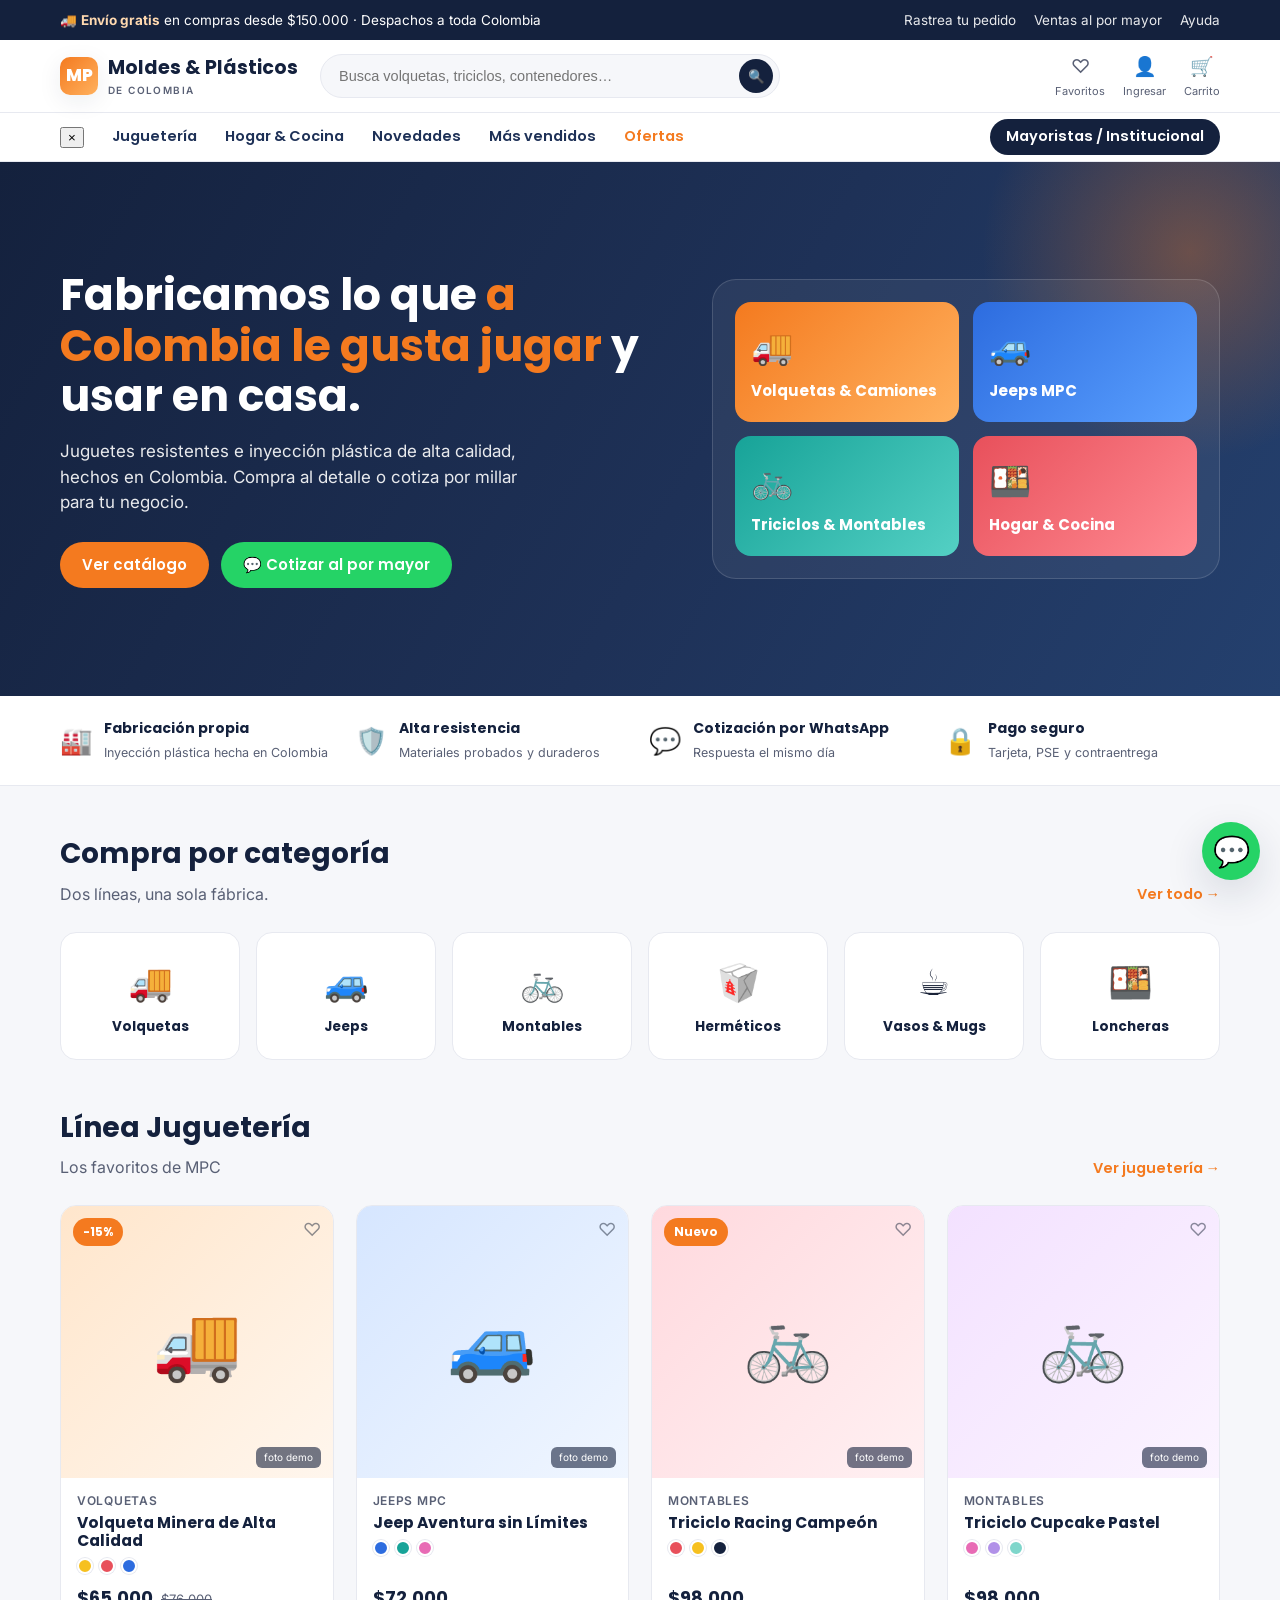
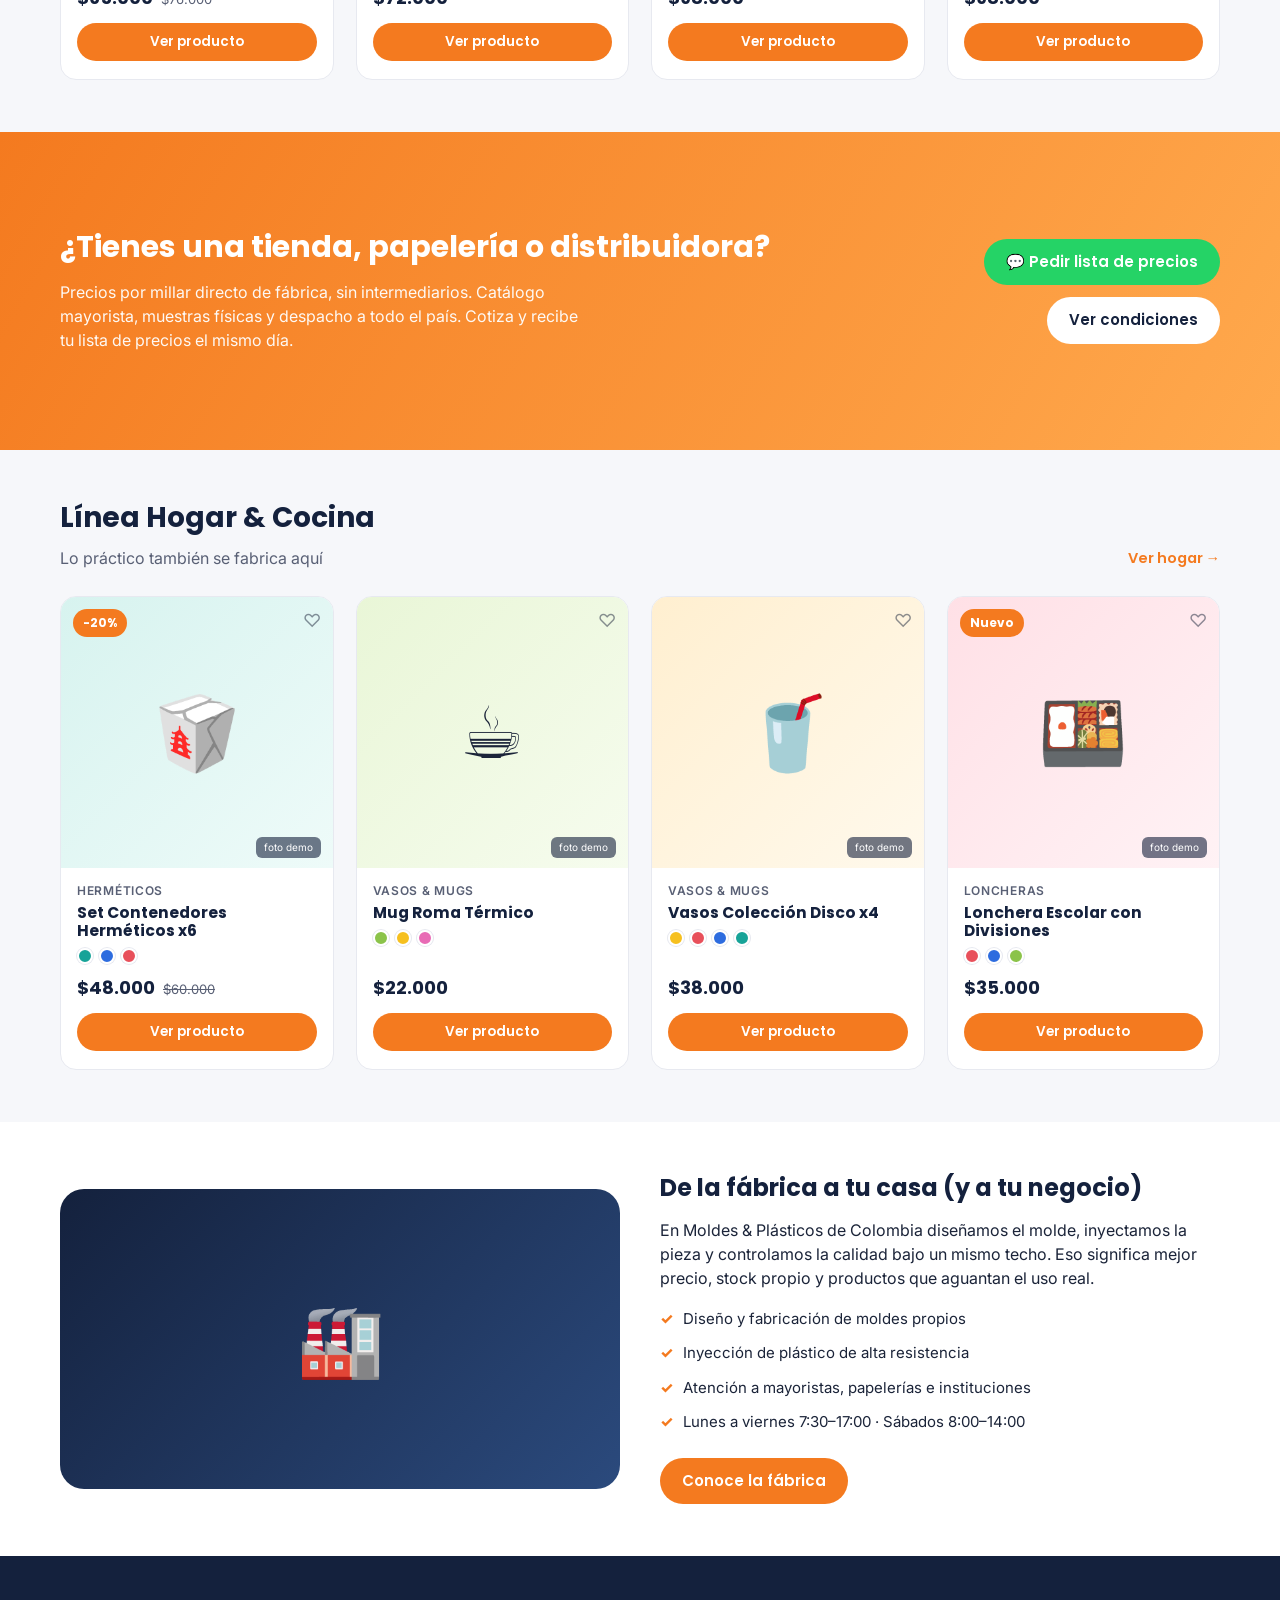
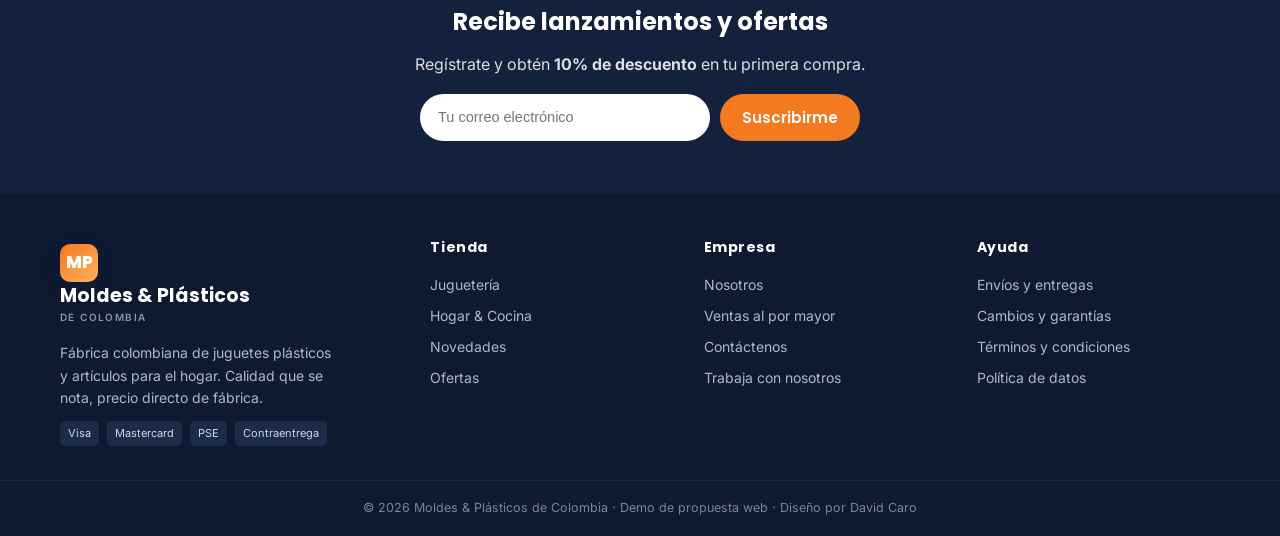
==== index.html @ b14d728d "Demo tienda ecommerce — Moldes & Plásticos de Colombia Home, colección, producto y mayoristas. Diseñ" ====
<!doctype html>
<html lang="es-CO">
<head>
<meta charset="utf-8">
<meta name="viewport" content="width=device-width,initial-scale=1">
<title>Moldes & Plásticos de Colombia — Fábrica de juguetes y artículos para el hogar</title>
<meta name="description" content="Fábrica colombiana de juguetes plásticos y artículos para el hogar. Compra al detalle o cotiza al por mayor por WhatsApp.">
<link rel="preconnect" href="https://fonts.googleapis.com">
<link rel="preconnect" href="https://fonts.gstatic.com" crossorigin>
<link href="https://fonts.googleapis.com/css2?family=Poppins:wght@500;600;700;800&family=Inter:wght@400;500;600&display=swap" rel="stylesheet">
<link rel="stylesheet" href="css/styles.css">
</head>
<body>

<!-- TOP BAR -->
<div class="topbar"><div class="wrap">
  <div>🚚 <strong>Envío gratis</strong> en compras desde $150.000 · Despachos a toda Colombia</div>
  <div class="tb-links"><a href="#">Rastrea tu pedido</a><a href="mayoristas.html">Ventas al por mayor</a><a href="#">Ayuda</a></div>
</div></div>

<!-- HEADER -->
<header class="header"><div class="wrap">
  <button class="hamb" id="hamb" aria-label="Menú">☰</button>
  <a class="logo" href="index.html">
    <span class="mark">MP</span>
    <span>Moldes &amp; Plásticos<small>DE COLOMBIA</small></span>
  </a>
  <div class="search"><input placeholder="Busca volquetas, triciclos, contenedores…"><button aria-label="Buscar">🔍</button></div>
  <nav class="header-ico">
    <a href="#"><span class="i">♡</span><span class="lbl">Favoritos</span></a>
    <a href="#"><span class="i">👤</span><span class="lbl">Ingresar</span></a>
    <a href="#"><span class="i">🛒</span><span class="lbl">Carrito</span></a>
  </nav>
</div></header>

<!-- NAV -->
<nav class="nav" id="nav"><div class="wrap">
  <button class="nav-close" aria-label="Cerrar">×</button>
  <a href="coleccion.html">Juguetería</a>
  <a href="coleccion.html">Hogar &amp; Cocina</a>
  <a href="coleccion.html">Novedades</a>
  <a href="coleccion.html">Más vendidos</a>
  <a href="coleccion.html" class="sale">Ofertas</a>
  <a href="mayoristas.html" class="mayor">Mayoristas / Institucional</a>
</div></nav>

<!-- HERO -->
<section class="hero"><div class="wrap">
  <div>
    <h1>Fabricamos lo que <em>a Colombia le gusta jugar</em> y usar en casa.</h1>
    <p>Juguetes resistentes e inyección plástica de alta calidad, hechos en Colombia. Compra al detalle o cotiza por millar para tu negocio.</p>
    <div class="cta">
      <a class="btn btn-primary" href="coleccion.html">Ver catálogo</a>
      <a class="btn btn-wa" href="https://wa.me/573102251681?text=Hola%2C%20quiero%20cotizar%20al%20por%20mayor" target="_blank" rel="noopener">💬 Cotizar al por mayor</a>
    </div>
  </div>
  <div class="hero-card">
    <a class="hero-tile" href="coleccion.html" style="background:linear-gradient(135deg,#F47A1F,#ffb15e)"><span class="emo">🚚</span>Volquetas &amp; Camiones</a>
    <a class="hero-tile" href="coleccion.html" style="background:linear-gradient(135deg,#2D6CDF,#5aa0ff)"><span class="emo">🚙</span>Jeeps MPC</a>
    <a class="hero-tile" href="coleccion.html" style="background:linear-gradient(135deg,#17A398,#54d0c4)"><span class="emo">🚲</span>Triciclos &amp; Montables</a>
    <a class="hero-tile" href="coleccion.html" style="background:linear-gradient(135deg,#E8505B,#ff8a92)"><span class="emo">🍱</span>Hogar &amp; Cocina</a>
  </div>
</div></section>

<!-- TRUST -->
<div class="trust"><div class="wrap">
  <div class="trust-item"><span class="emo">🏭</span><div><b>Fabricación propia</b><span>Inyección plástica hecha en Colombia</span></div></div>
  <div class="trust-item"><span class="emo">🛡️</span><div><b>Alta resistencia</b><span>Materiales probados y duraderos</span></div></div>
  <div class="trust-item"><span class="emo">💬</span><div><b>Cotización por WhatsApp</b><span>Respuesta el mismo día</span></div></div>
  <div class="trust-item"><span class="emo">🔒</span><div><b>Pago seguro</b><span>Tarjeta, PSE y contraentrega</span></div></div>
</div></div>

<!-- CATEGORÍAS -->
<section><div class="wrap">
  <div class="sec-head"><div><h2>Compra por categoría</h2><p>Dos líneas, una sola fábrica.</p></div><a href="coleccion.html">Ver todo →</a></div>
  <div class="cats">
    <a class="cat" href="coleccion.html"><div class="emo">🚚</div><b>Volquetas</b></a>
    <a class="cat" href="coleccion.html"><div class="emo">🚙</div><b>Jeeps</b></a>
    <a class="cat" href="coleccion.html"><div class="emo">🚲</div><b>Montables</b></a>
    <a class="cat" href="coleccion.html"><div class="emo">🥡</div><b>Herméticos</b></a>
    <a class="cat" href="coleccion.html"><div class="emo">☕</div><b>Vasos &amp; Mugs</b></a>
    <a class="cat" href="coleccion.html"><div class="emo">🍱</div><b>Loncheras</b></a>
  </div>
</div></section>

<!-- PRODUCTOS JUGUETERÍA -->
<section style="padding-top:0"><div class="wrap">
  <div class="sec-head"><div><h2>Línea Juguetería</h2><p>Los favoritos de MPC</p></div><a href="coleccion.html">Ver juguetería →</a></div>
  <div class="grid">

    <article class="pcard">
      <div class="thumb" style="background:linear-gradient(135deg,#FFE6CC,#FFF6ED)"><span class="badge">-15%</span><span class="fav">♡</span>🚚<span class="demo-tag">foto demo</span></div>
      <div class="body"><span class="line">Volquetas</span><h3>Volqueta Minera de Alta Calidad</h3>
        <div class="swatches"><span class="sw" style="background:#F6C01F"></span><span class="sw" style="background:#E8505B"></span><span class="sw" style="background:#2D6CDF"></span></div>
        <div class="price"><b>$65.000</b><s>$76.000</s></div>
        <a class="btn btn-primary btn-sm" href="producto.html">Ver producto</a></div>
    </article>

    <article class="pcard">
      <div class="thumb" style="background:linear-gradient(135deg,#D6E6FF,#F0F6FF)"><span class="fav">♡</span>🚙<span class="demo-tag">foto demo</span></div>
      <div class="body"><span class="line">Jeeps MPC</span><h3>Jeep Aventura sin Límites</h3>
        <div class="swatches"><span class="sw" style="background:#2D6CDF"></span><span class="sw" style="background:#17A398"></span><span class="sw" style="background:#E86BB5"></span></div>
        <div class="price"><b>$72.000</b></div>
        <a class="btn btn-primary btn-sm" href="producto.html">Ver producto</a></div>
    </article>

    <article class="pcard">
      <div class="thumb" style="background:linear-gradient(135deg,#FFD9DE,#FFF0F2)"><span class="badge">Nuevo</span><span class="fav">♡</span>🚲<span class="demo-tag">foto demo</span></div>
      <div class="body"><span class="line">Montables</span><h3>Triciclo Racing Campeón</h3>
        <div class="swatches"><span class="sw" style="background:#E8505B"></span><span class="sw" style="background:#F6C01F"></span><span class="sw" style="background:#14213D"></span></div>
        <div class="price"><b>$98.000</b></div>
        <a class="btn btn-primary btn-sm" href="producto.html">Ver producto</a></div>
    </article>

    <article class="pcard">
      <div class="thumb" style="background:linear-gradient(135deg,#F3E1FF,#FBF4FF)"><span class="fav">♡</span>🚲<span class="demo-tag">foto demo</span></div>
      <div class="body"><span class="line">Montables</span><h3>Triciclo Cupcake Pastel</h3>
        <div class="swatches"><span class="sw" style="background:#E86BB5"></span><span class="sw" style="background:#B191E8"></span><span class="sw" style="background:#7FD6CB"></span></div>
        <div class="price"><b>$98.000</b></div>
        <a class="btn btn-primary btn-sm" href="producto.html">Ver producto</a></div>
    </article>

  </div>
</div></section>

<!-- BANDA MAYORISTAS -->
<section class="mayor-band"><div class="wrap">
  <div>
    <h2>¿Tienes una tienda, papelería o distribuidora?</h2>
    <p>Precios por millar directo de fábrica, sin intermediarios. Catálogo mayorista, muestras físicas y despacho a todo el país. Cotiza y recibe tu lista de precios el mismo día.</p>
  </div>
  <div class="right">
    <a class="btn btn-wa" href="https://wa.me/573102251681?text=Hola%2C%20soy%20distribuidor%20y%20quiero%20la%20lista%20de%20precios%20por%20mayor" target="_blank" rel="noopener">💬 Pedir lista de precios</a>
    <a class="btn btn-ghost" href="mayoristas.html">Ver condiciones</a>
  </div>
</div></section>

<!-- PRODUCTOS HOGAR -->
<section><div class="wrap">
  <div class="sec-head"><div><h2>Línea Hogar &amp; Cocina</h2><p>Lo práctico también se fabrica aquí</p></div><a href="coleccion.html">Ver hogar →</a></div>
  <div class="grid">

    <article class="pcard">
      <div class="thumb" style="background:linear-gradient(135deg,#D7F3EF,#EEFBF9)"><span class="badge">-20%</span><span class="fav">♡</span>🥡<span class="demo-tag">foto demo</span></div>
      <div class="body"><span class="line">Herméticos</span><h3>Set Contenedores Herméticos x6</h3>
        <div class="swatches"><span class="sw" style="background:#17A398"></span><span class="sw" style="background:#2D6CDF"></span><span class="sw" style="background:#E8505B"></span></div>
        <div class="price"><b>$48.000</b><s>$60.000</s></div>
        <a class="btn btn-primary btn-sm" href="producto.html">Ver producto</a></div>
    </article>

    <article class="pcard">
      <div class="thumb" style="background:linear-gradient(135deg,#E9F6D7,#F6FCEE)"><span class="fav">♡</span>☕<span class="demo-tag">foto demo</span></div>
      <div class="body"><span class="line">Vasos &amp; Mugs</span><h3>Mug Roma Térmico</h3>
        <div class="swatches"><span class="sw" style="background:#8BC34A"></span><span class="sw" style="background:#F6C01F"></span><span class="sw" style="background:#E86BB5"></span></div>
        <div class="price"><b>$22.000</b></div>
        <a class="btn btn-primary btn-sm" href="producto.html">Ver producto</a></div>
    </article>

    <article class="pcard">
      <div class="thumb" style="background:linear-gradient(135deg,#FFEFD0,#FFF9EC)"><span class="fav">♡</span>🥤<span class="demo-tag">foto demo</span></div>
      <div class="body"><span class="line">Vasos &amp; Mugs</span><h3>Vasos Colección Disco x4</h3>
        <div class="swatches"><span class="sw" style="background:#F6C01F"></span><span class="sw" style="background:#E8505B"></span><span class="sw" style="background:#2D6CDF"></span><span class="sw" style="background:#17A398"></span></div>
        <div class="price"><b>$38.000</b></div>
        <a class="btn btn-primary btn-sm" href="producto.html">Ver producto</a></div>
    </article>

    <article class="pcard">
      <div class="thumb" style="background:linear-gradient(135deg,#FFE0E6,#FFF2F5)"><span class="badge">Nuevo</span><span class="fav">♡</span>🍱<span class="demo-tag">foto demo</span></div>
      <div class="body"><span class="line">Loncheras</span><h3>Lonchera Escolar con Divisiones</h3>
        <div class="swatches"><span class="sw" style="background:#E8505B"></span><span class="sw" style="background:#2D6CDF"></span><span class="sw" style="background:#8BC34A"></span></div>
        <div class="price"><b>$35.000</b></div>
        <a class="btn btn-primary btn-sm" href="producto.html">Ver producto</a></div>
    </article>

  </div>
</div></section>

<!-- FÁBRICA / NOSOTROS -->
<section class="about"><div class="wrap">
  <div class="ph">🏭</div>
  <div>
    <h2>De la fábrica a tu casa (y a tu negocio)</h2>
    <p>En Moldes &amp; Plásticos de Colombia diseñamos el molde, inyectamos la pieza y controlamos la calidad bajo un mismo techo. Eso significa mejor precio, stock propio y productos que aguantan el uso real.</p>
    <ul>
      <li><span class="ck">✓</span> Diseño y fabricación de moldes propios</li>
      <li><span class="ck">✓</span> Inyección de plástico de alta resistencia</li>
      <li><span class="ck">✓</span> Atención a mayoristas, papelerías e instituciones</li>
      <li><span class="ck">✓</span> Lunes a viernes 7:30–17:00 · Sábados 8:00–14:00</li>
    </ul>
    <a class="btn btn-primary" href="mayoristas.html">Conoce la fábrica</a>
  </div>
</div></section>

<!-- NEWSLETTER -->
<section class="news"><div class="wrap">
  <h2>Recibe lanzamientos y ofertas</h2>
  <p style="opacity:.85">Regístrate y obtén <strong>10% de descuento</strong> en tu primera compra.</p>
  <form onsubmit="return false"><input type="email" placeholder="Tu correo electrónico" required><button class="btn btn-primary" type="submit">Suscribirme</button></form>
</div></section>

<!-- FOOTER -->
<footer class="footer">
  <div class="wrap">
    <div class="brand">
      <a class="logo" href="index.html" style="color:#fff"><span class="mark">MP</span><span style="color:#fff">Moldes &amp; Plásticos<small style="color:#8a94ab">DE COLOMBIA</small></span></a>
      <p>Fábrica colombiana de juguetes plásticos y artículos para el hogar. Calidad que se nota, precio directo de fábrica.</p>
      <div class="pay"><span>Visa</span><span>Mastercard</span><span>PSE</span><span>Contraentrega</span></div>
    </div>
    <div><h4>Tienda</h4><a href="coleccion.html">Juguetería</a><a href="coleccion.html">Hogar &amp; Cocina</a><a href="coleccion.html">Novedades</a><a href="coleccion.html">Ofertas</a></div>
    <div><h4>Empresa</h4><a href="#">Nosotros</a><a href="mayoristas.html">Ventas al por mayor</a><a href="#">Contáctenos</a><a href="#">Trabaja con nosotros</a></div>
    <div><h4>Ayuda</h4><a href="#">Envíos y entregas</a><a href="#">Cambios y garantías</a><a href="#">Términos y condiciones</a><a href="#">Política de datos</a></div>
  </div>
  <div class="foot-bottom">© 2026 Moldes &amp; Plásticos de Colombia · Demo de propuesta web · Diseño por David Caro</div>
</footer>

<a class="wa-float" href="https://wa.me/573102251681?text=Hola%2C%20vengo%20de%20la%20tienda%20y%20quiero%20m%C3%A1s%20informaci%C3%B3n" target="_blank" rel="noopener" aria-label="WhatsApp">💬</a>
<script src="js/main.js"></script>
</body>
</html>
---- css/styles.css ----
/* ============================================================
   Moldes & Plásticos de Colombia — Demo tienda
   Paleta basada en su marca (naranja + azul profundo)
   ============================================================ */
:root{
  --orange:#F47A1F;
  --orange-dark:#D9610A;
  --navy:#14213D;
  --navy-soft:#1E3157;
  --blue:#2D6CDF;
  --bg:#F6F7FA;
  --card:#FFFFFF;
  --ink:#1B2439;
  --muted:#596075;
  --line:#E7E9F0;
  --green:#25D366;
  --radius:16px;
  --shadow:0 6px 24px rgba(20,33,61,.08);
  --shadow-lg:0 14px 40px rgba(20,33,61,.14);
  --maxw:1200px;
}
*{box-sizing:border-box}
html{scroll-behavior:smooth}
body{
  margin:0;font-family:'Inter',system-ui,sans-serif;color:var(--ink);
  background:var(--bg);line-height:1.5;-webkit-font-smoothing:antialiased;
}
h1,h2,h3,h4{font-family:'Poppins',sans-serif;color:var(--navy);margin:0 0 .4em;line-height:1.15}
a{color:inherit;text-decoration:none}
img{max-width:100%;display:block}
.wrap{max-width:var(--maxw);margin:0 auto;padding:0 20px}
.btn{display:inline-flex;align-items:center;gap:8px;border:0;cursor:pointer;
  font-family:'Poppins',sans-serif;font-weight:600;font-size:15px;
  padding:12px 22px;border-radius:999px;transition:.2s;white-space:nowrap}
.btn-primary{background:var(--orange);color:#fff}
.btn-primary:hover{background:var(--orange-dark);transform:translateY(-1px)}
.btn-wa{background:var(--green);color:#fff}
.btn-wa:hover{filter:brightness(.95);transform:translateY(-1px)}
.btn-ghost{background:#fff;color:var(--navy);border:1.5px solid var(--line)}
.btn-ghost:hover{border-color:var(--navy)}
.btn-sm{padding:9px 16px;font-size:13.5px}

/* ---------- Top bar ---------- */
.topbar{background:var(--navy);color:#fff;font-size:13.5px}
.topbar .wrap{display:flex;justify-content:space-between;align-items:center;gap:16px;height:40px}
.topbar strong{color:#FFD9B0}
.topbar .tb-links{display:flex;gap:18px;opacity:.9}
@media(max-width:720px){.topbar .tb-links{display:none}}

/* ---------- Header ---------- */
.header{position:sticky;top:0;z-index:50;background:#fff;border-bottom:1px solid var(--line)}
.header .wrap{display:flex;align-items:center;gap:22px;height:72px}
.logo{display:flex;align-items:center;gap:10px;font-family:'Poppins';font-weight:700;color:var(--navy);font-size:19px}
.logo .mark{width:38px;height:38px;border-radius:10px;background:linear-gradient(135deg,var(--orange),#ffb15e);
  display:grid;place-items:center;color:#fff;font-weight:800;font-size:17px;box-shadow:var(--shadow)}
.logo small{display:block;font-size:10px;font-weight:600;letter-spacing:.14em;color:var(--muted);font-family:'Inter'}
.search{flex:1;max-width:460px;display:flex;align-items:center;background:var(--bg);
  border:1px solid var(--line);border-radius:999px;padding:0 6px 0 16px}
.search input{border:0;background:transparent;outline:0;flex:1;height:42px;font-size:14.5px;color:var(--ink)}
.search button{border:0;background:var(--navy);color:#fff;width:34px;height:34px;border-radius:50%;cursor:pointer}
.header-ico{display:flex;gap:18px;align-items:center;margin-left:auto}
.header-ico a{display:flex;flex-direction:column;align-items:center;font-size:11px;color:var(--muted);gap:2px}
.header-ico a span.i{font-size:19px}
.header-ico a:hover{color:var(--navy)}
.hamb{display:none;border:0;background:transparent;font-size:26px;cursor:pointer;color:var(--navy)}
@media(max-width:900px){.search{display:none}.hamb{display:block}}
@media(max-width:560px){.header-ico a .lbl{display:none}}

/* ---------- Nav ---------- */
.nav{background:#fff;border-bottom:1px solid var(--line)}
.nav .wrap{display:flex;gap:28px;height:48px;align-items:center;font-weight:600;font-size:14.5px;font-family:'Poppins'}
.nav a{color:var(--navy-soft);position:relative;display:flex;align-items:center;height:100%}
.nav a:hover{color:var(--orange)}
.nav a.sale{color:var(--orange)}
.nav a.mayor{margin-left:auto;background:var(--navy);color:#fff;padding:7px 16px;border-radius:999px;height:auto}
.nav a.mayor:hover{background:var(--orange);color:#fff}
@media(max-width:900px){
  .nav{display:none}
  .nav.open{display:block;position:fixed;top:0;left:0;right:0;bottom:0;z-index:100;background:#fff;overflow:auto}
  .nav.open .wrap{flex-direction:column;height:auto;align-items:stretch;padding-top:70px;gap:0}
  .nav.open a{height:auto;padding:16px 4px;border-bottom:1px solid var(--line)}
  .nav.open a.mayor{margin:16px 0 0;justify-content:center}
  .nav-close{display:none}
  .nav.open .nav-close{display:block;position:absolute;top:18px;right:20px;font-size:30px;border:0;background:0;cursor:pointer}
}

/* ---------- Hero ---------- */
.hero{background:linear-gradient(120deg,var(--navy) 0%,var(--navy-soft) 55%,#24406e 100%);color:#fff;position:relative;overflow:hidden}
.hero::after{content:"";position:absolute;right:-120px;top:-120px;width:420px;height:420px;border-radius:50%;
  background:radial-gradient(circle,rgba(244,122,31,.35),transparent 70%)}
.hero .wrap{display:grid;grid-template-columns:1.1fr .9fr;gap:30px;align-items:center;padding:56px 20px;position:relative;z-index:2}
.hero h1{color:#fff;font-size:44px}
.hero h1 em{color:var(--orange);font-style:normal}
.hero p{font-size:17px;opacity:.9;max-width:460px;margin-bottom:26px}
.hero .cta{display:flex;gap:12px;flex-wrap:wrap}
.hero-card{background:rgba(255,255,255,.06);border:1px solid rgba(255,255,255,.14);border-radius:24px;padding:22px;
  display:grid;grid-template-columns:1fr 1fr;gap:14px}
.hero-tile{border-radius:16px;padding:20px 16px;min-height:120px;display:flex;flex-direction:column;justify-content:space-between;
  font-family:'Poppins';font-weight:700;color:#fff;font-size:15px}
.hero-tile .emo{font-size:34px}
@media(max-width:860px){.hero .wrap{grid-template-columns:1fr}.hero h1{font-size:34px}.hero-card{max-width:420px}}

/* ---------- Trust strip ---------- */
.trust{background:#fff;border-bottom:1px solid var(--line)}
.trust .wrap{display:grid;grid-template-columns:repeat(4,1fr);gap:18px;padding:22px 20px}
.trust-item{display:flex;gap:12px;align-items:center}
.trust-item .emo{font-size:26px;flex:none}
.trust-item b{display:block;font-family:'Poppins';font-size:14px;color:var(--navy)}
.trust-item span{font-size:12.5px;color:var(--muted)}
@media(max-width:820px){.trust .wrap{grid-template-columns:1fr 1fr}}

/* ---------- Sections ---------- */
section{padding:52px 0}
.sec-head{display:flex;justify-content:space-between;align-items:flex-end;margin-bottom:26px;gap:16px}
.sec-head h2{font-size:28px}
.sec-head p{color:var(--muted);margin:4px 0 0}
.sec-head a{color:var(--orange);font-weight:600;font-family:'Poppins';font-size:14.5px;white-space:nowrap}

/* category tiles */
.cats{display:grid;grid-template-columns:repeat(6,1fr);gap:16px}
.cat{background:var(--card);border:1px solid var(--line);border-radius:var(--radius);padding:22px 12px;text-align:center;transition:.2s}
.cat:hover{box-shadow:var(--shadow-lg);transform:translateY(-3px);border-color:transparent}
.cat .emo{font-size:36px;margin-bottom:8px}
.cat b{font-family:'Poppins';font-size:13.5px;color:var(--navy);display:block}
@media(max-width:820px){.cats{grid-template-columns:repeat(3,1fr)}}
@media(max-width:480px){.cats{grid-template-columns:repeat(2,1fr)}}

/* product grid */
.grid{display:grid;grid-template-columns:repeat(4,1fr);gap:22px}
@media(max-width:980px){.grid{grid-template-columns:repeat(3,1fr)}}
@media(max-width:720px){.grid{grid-template-columns:repeat(2,1fr)}}
.pcard{background:var(--card);border:1px solid var(--line);border-radius:var(--radius);overflow:hidden;
  display:flex;flex-direction:column;transition:.2s;position:relative}
.pcard:hover{box-shadow:var(--shadow-lg);transform:translateY(-4px)}
.pcard .thumb{aspect-ratio:1;display:grid;place-items:center;font-size:72px;position:relative}
.pcard .badge{position:absolute;top:12px;left:12px;background:var(--orange);color:#fff;
  font-family:'Poppins';font-weight:700;font-size:12px;padding:5px 10px;border-radius:999px}
.pcard .fav{position:absolute;top:10px;right:12px;font-size:18px;opacity:.5;cursor:pointer}
.pcard .demo-tag{position:absolute;bottom:10px;right:12px;background:rgba(20,33,61,.6);color:#fff;font-size:10px;padding:3px 8px;border-radius:6px}
.pcard .body{padding:14px 16px 18px;display:flex;flex-direction:column;flex:1}
.pcard .line{font-size:12px;color:var(--muted);text-transform:uppercase;letter-spacing:.06em;font-weight:600}
.pcard h3{font-size:15.5px;margin:4px 0 8px;font-family:'Poppins'}
.swatches{display:flex;gap:6px;margin-bottom:10px}
.sw{width:16px;height:16px;border-radius:50%;border:2px solid #fff;box-shadow:0 0 0 1px var(--line)}
.price{margin-top:auto;display:flex;align-items:baseline;gap:8px;margin-bottom:12px}
.price b{font-family:'Poppins';font-size:18px;color:var(--navy)}
.price s{color:var(--muted);font-size:13px}
.pcard .btn{justify-content:center;width:100%}

/* ---------- Mayoristas band ---------- */
.mayor-band{background:linear-gradient(120deg,var(--orange),#ffa94d);color:#fff}
.mayor-band .wrap{display:grid;grid-template-columns:1.3fr .7fr;gap:30px;align-items:center;padding:46px 20px}
.mayor-band h2{color:#fff;font-size:30px}
.mayor-band p{opacity:.95;max-width:520px;margin-bottom:0}
.mayor-band .right{display:flex;gap:12px;justify-content:flex-end;flex-wrap:wrap}
.mayor-band .btn-ghost{background:#fff;border:0}
@media(max-width:820px){.mayor-band .wrap{grid-template-columns:1fr}.mayor-band .right{justify-content:flex-start}}

/* ---------- Factory / about ---------- */
.about{background:#fff}
.about .wrap{display:grid;grid-template-columns:1fr 1fr;gap:40px;align-items:center}
.about .ph{background:linear-gradient(135deg,var(--navy),#2b4a7d);border-radius:24px;min-height:300px;display:grid;place-items:center;color:#fff;font-size:70px}
.about ul{list-style:none;padding:0;margin:18px 0 24px;display:grid;gap:12px}
.about li{display:flex;gap:10px;align-items:flex-start;font-size:15px}
.about li .ck{color:var(--orange);font-weight:800}
@media(max-width:820px){.about .wrap{grid-template-columns:1fr}}

/* ---------- Newsletter ---------- */
.news{background:var(--navy);color:#fff;text-align:center}
.news h2{color:#fff}
.news form{display:flex;gap:10px;max-width:440px;margin:18px auto 0}
.news input{flex:1;border:0;border-radius:999px;padding:13px 18px;font-size:14.5px}
@media(max-width:480px){.news form{flex-direction:column}}

/* ---------- Footer ---------- */
.footer{background:#0F1A30;color:#AEB7CC;font-size:14px;padding:46px 0 0}
.footer .wrap{display:grid;grid-template-columns:1.4fr 1fr 1fr 1fr;gap:30px}
.footer h4{color:#fff;font-size:14px;letter-spacing:.04em;margin-bottom:14px}
.footer a{display:block;padding:5px 0;color:#AEB7CC}
.footer a:hover{color:var(--orange)}
.footer .brand p{margin:12px 0;max-width:280px;line-height:1.6}
.pay{display:flex;gap:8px;margin-top:10px}
.pay span{background:#1b2b48;border-radius:5px;padding:4px 8px;font-size:11px;color:#cfd6e6}
.foot-bottom{border-top:1px solid #1d2a44;margin-top:34px;padding:18px 0;text-align:center;font-size:12.5px;color:#7b8498}
@media(max-width:820px){.footer .wrap{grid-template-columns:1fr 1fr}}
@media(max-width:480px){.footer .wrap{grid-template-columns:1fr}}

/* ---------- Floating WhatsApp ---------- */
.wa-float{position:fixed;right:20px;bottom:20px;z-index:60;background:var(--green);color:#fff;
  width:58px;height:58px;border-radius:50%;display:grid;place-items:center;font-size:30px;
  box-shadow:var(--shadow-lg);animation:pulse 2.4s infinite}
@keyframes pulse{0%{box-shadow:0 0 0 0 rgba(37,211,102,.5)}70%{box-shadow:0 0 0 16px rgba(37,211,102,0)}100%{box-shadow:0 0 0 0 rgba(37,211,102,0)}}

/* ---------- Breadcrumb / collection ---------- */
.crumb{color:var(--muted);font-size:13px;padding:18px 0 0}
.crumb a:hover{color:var(--orange)}
.col-head{padding:12px 0 8px}
.col-head h1{font-size:30px;margin-bottom:6px}
.col-layout{display:grid;grid-template-columns:230px 1fr;gap:28px;align-items:start;padding-top:10px}
.filters{background:#fff;border:1px solid var(--line);border-radius:var(--radius);padding:20px;position:sticky;top:130px}
.filters h4{font-size:13px;letter-spacing:.05em;text-transform:uppercase;color:var(--muted);margin:16px 0 8px}
.filters h4:first-child{margin-top:0}
.filters label{display:flex;align-items:center;gap:8px;padding:5px 0;font-size:14px;color:var(--navy-soft);cursor:pointer}
.toolbar{display:flex;justify-content:space-between;align-items:center;margin-bottom:18px;gap:14px;flex-wrap:wrap}
.toolbar select{border:1px solid var(--line);border-radius:10px;padding:9px 12px;font-size:14px;color:var(--navy)}
.filters-toggle{display:none}
@media(max-width:820px){
  .col-layout{grid-template-columns:1fr}
  .filters{display:none}
  .filters.open{display:block;position:static}
  .filters-toggle{display:inline-flex}
}

/* ---------- Product detail ---------- */
.pdp{display:grid;grid-template-columns:1fr 1fr;gap:44px;padding-top:22px;align-items:start}
.pdp .gallery .main{background:#fff;border:1px solid var(--line);border-radius:22px;aspect-ratio:1;display:grid;place-items:center;font-size:150px;position:relative}
.pdp .gallery .main .badge{position:absolute;top:16px;left:16px;background:var(--orange);color:#fff;font-weight:700;font-family:'Poppins';padding:6px 12px;border-radius:999px;font-size:13px}
.pdp .thumbs{display:flex;gap:10px;margin-top:12px}
.pdp .thumbs div{background:#fff;border:1px solid var(--line);border-radius:12px;width:72px;height:72px;display:grid;place-items:center;font-size:30px;cursor:pointer}
.pdp .thumbs div.active{border-color:var(--orange)}
.pdp .line{color:var(--muted);text-transform:uppercase;letter-spacing:.06em;font-size:12.5px;font-weight:600}
.pdp h1{font-size:30px;margin:6px 0 10px}
.pdp .pprice{font-family:'Poppins';font-size:28px;color:var(--navy);margin:6px 0 2px}
.pdp .pprice s{font-size:17px;color:var(--muted);margin-left:8px}
.pdp .stars{color:#FBB400;font-size:15px;margin-bottom:16px}
.pdp .stars small{color:var(--muted);margin-left:6px}
.opt{margin:16px 0}
.opt b{font-family:'Poppins';font-size:14px;display:block;margin-bottom:8px}
.opt .chips{display:flex;gap:8px;flex-wrap:wrap}
.chip{border:1.5px solid var(--line);border-radius:10px;padding:8px 14px;font-size:14px;cursor:pointer}
.chip.active{border-color:var(--orange);background:#FFF3E8;color:var(--orange-dark);font-weight:600}
.sw-opt{width:30px;height:30px;border-radius:50%;cursor:pointer;border:2px solid #fff;box-shadow:0 0 0 1px var(--line)}
.sw-opt.active{box-shadow:0 0 0 2px var(--orange)}
.pdp .actions{display:flex;gap:12px;margin:22px 0;flex-wrap:wrap}
.pdp .actions .btn{flex:1;justify-content:center;min-width:180px}
.pdp .perks{border-top:1px solid var(--line);padding-top:18px;display:grid;gap:10px}
.pdp .perks div{display:flex;gap:10px;font-size:14px;color:var(--navy-soft)}
@media(max-width:820px){.pdp{grid-template-columns:1fr;gap:26px}}

.note{background:#FFF3E8;border:1px dashed var(--orange);border-radius:12px;padding:12px 16px;font-size:13px;color:var(--orange-dark);margin:0 auto 10px;max-width:var(--maxw)}
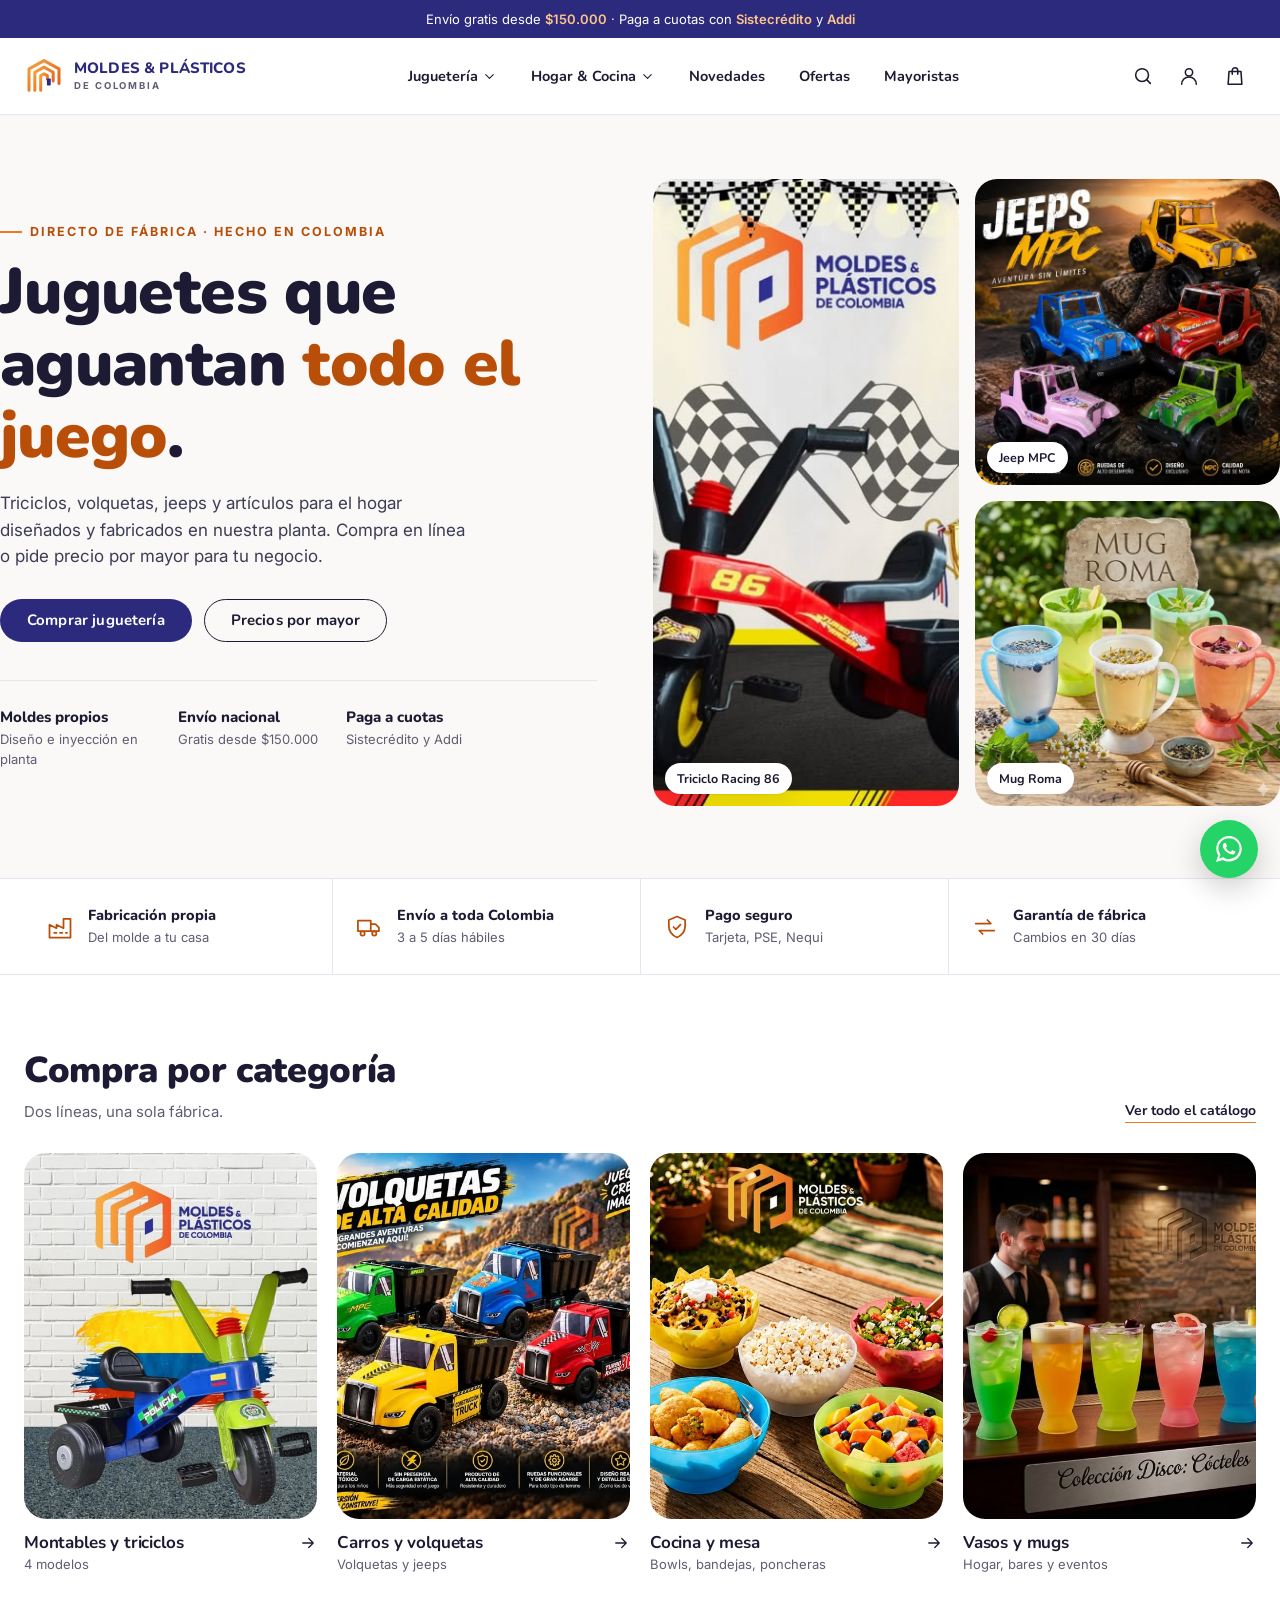
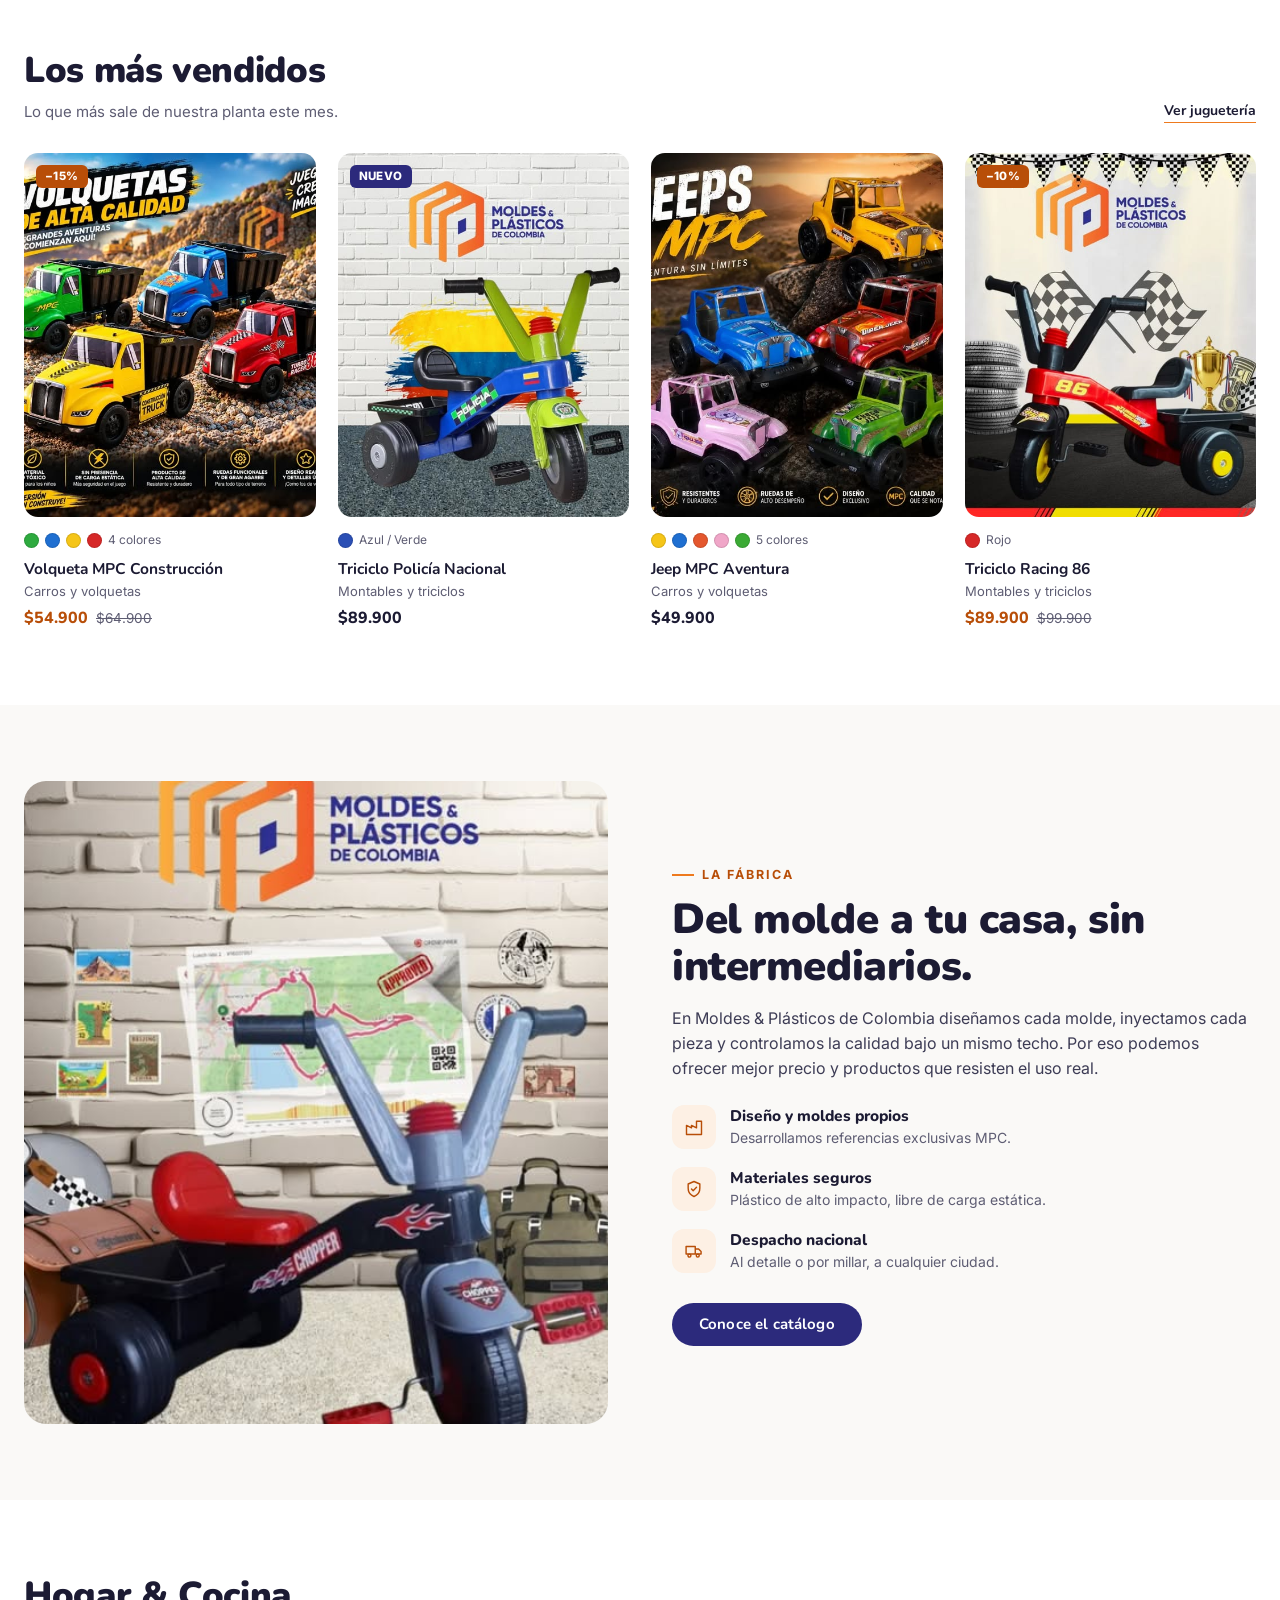
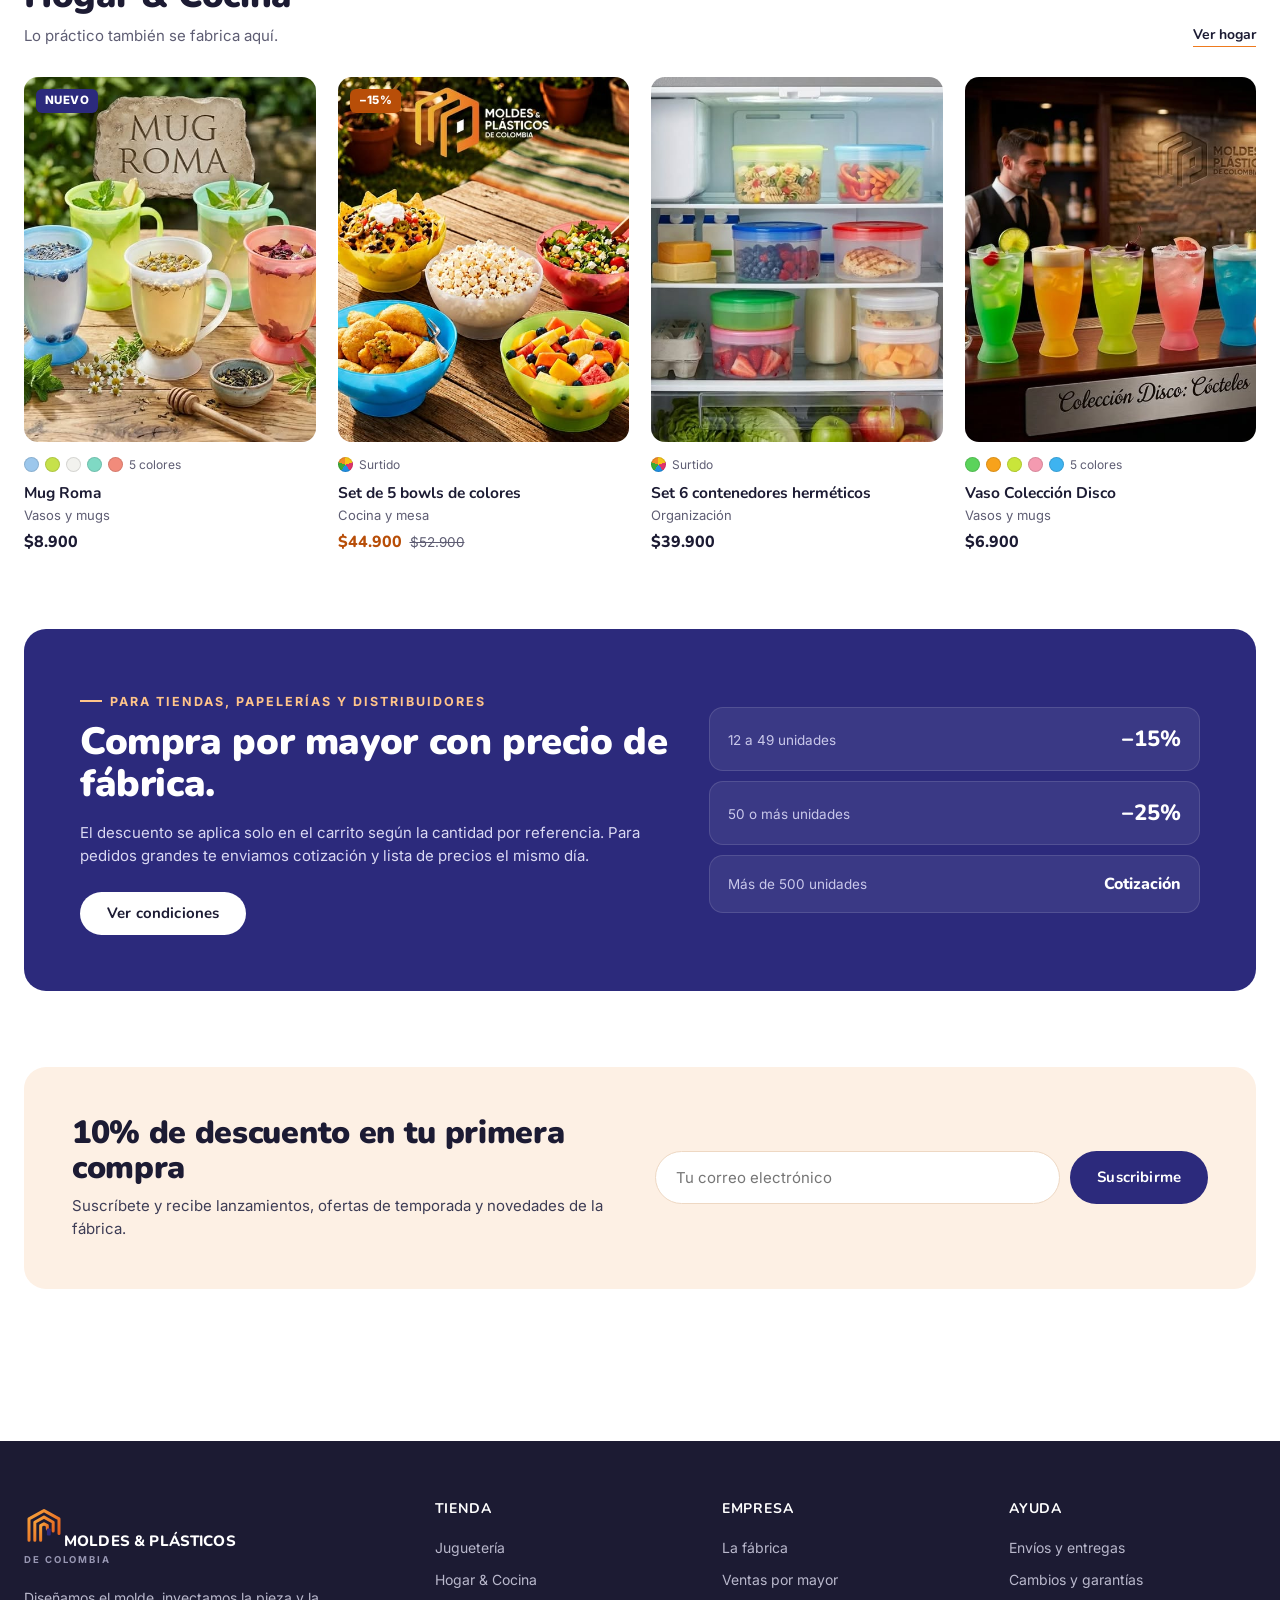
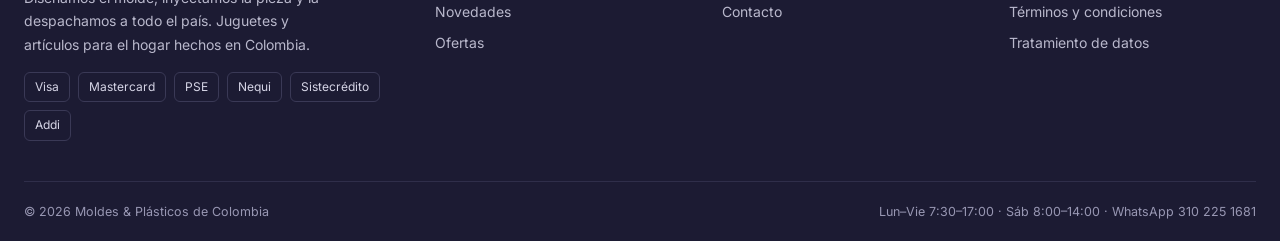
==== commit 1cca7b62: "Reconstruir tienda: catálogo real, carrito y checkout Fotos reales de MPC, iconos SVG, filtros y ord" ====
--- a/index.html
+++ b/index.html
@@ -3,217 +3,121 @@
 <head>
 <meta charset="utf-8">
 <meta name="viewport" content="width=device-width,initial-scale=1">
-<title>Moldes & Plásticos de Colombia — Fábrica de juguetes y artículos para el hogar</title>
-<meta name="description" content="Fábrica colombiana de juguetes plásticos y artículos para el hogar. Compra al detalle o cotiza al por mayor por WhatsApp.">
-<link rel="preconnect" href="https://fonts.googleapis.com">
-<link rel="preconnect" href="https://fonts.gstatic.com" crossorigin>
-<link href="https://fonts.googleapis.com/css2?family=Poppins:wght@500;600;700;800&family=Inter:wght@400;500;600&display=swap" rel="stylesheet">
+<title>Moldes &amp; Plásticos de Colombia — Juguetes y hogar, directo de fábrica</title>
+<meta name="description" content="Triciclos, volquetas, jeeps y artículos para el hogar fabricados en Colombia. Compra en línea o cotiza por mayor.">
+<link rel="preconnect" href="https://fonts.googleapis.com"><link rel="preconnect" href="https://fonts.gstatic.com" crossorigin>
+<link href="https://fonts.googleapis.com/css2?family=Inter:wght@400;500;600;700&family=Nunito:wght@700;800;900&display=swap" rel="stylesheet">
 <link rel="stylesheet" href="css/styles.css">
 </head>
-<body>
+<body data-page="home">
+<div id="hdr"></div>
+<main>
 
-<!-- TOP BAR -->
-<div class="topbar"><div class="wrap">
-  <div>🚚 <strong>Envío gratis</strong> en compras desde $150.000 · Despachos a toda Colombia</div>
-  <div class="tb-links"><a href="#">Rastrea tu pedido</a><a href="mayoristas.html">Ventas al por mayor</a><a href="#">Ayuda</a></div>
-</div></div>
+  <section class="hero">
+    <div class="wrap hero-grid">
+      <div>
+        <span class="eyebrow">Directo de fábrica · Hecho en Colombia</span>
+        <h1>Juguetes que aguantan <span>todo el juego</span>.</h1>
+        <p>Triciclos, volquetas, jeeps y artículos para el hogar diseñados y fabricados en nuestra planta. Compra en línea o pide precio por mayor para tu negocio.</p>
+        <div class="hero-cta">
+          <a class="btn btn-dark" href="coleccion.html?c=jugueteria">Comprar juguetería</a>
+          <a class="btn btn-line" href="mayoristas.html">Precios por mayor</a>
+        </div>
+        <div class="hero-facts">
+          <div><b>Moldes propios</b>Diseño e inyección en planta</div>
+          <div><b>Envío nacional</b>Gratis desde $150.000</div>
+          <div><b>Paga a cuotas</b>Sistecrédito y Addi</div>
+        </div>
+      </div>
+      <div class="mosaic">
+        <a href="producto.html?p=triciclo-racing-86"><img src="img/ig11.jpg" alt="Triciclo Racing 86 rojo"><span class="tag">Triciclo Racing 86</span></a>
+        <a href="producto.html?p=jeep-mpc"><img src="img/ig03.jpg" alt="Jeeps MPC en cinco colores"><span class="tag">Jeep MPC</span></a>
+        <a href="producto.html?p=mug-roma"><img src="img/ig07.jpg" alt="Mugs Roma de colores"><span class="tag">Mug Roma</span></a>
+      </div>
+    </div>
+  </section>
 
-<!-- HEADER -->
-<header class="header"><div class="wrap">
-  <button class="hamb" id="hamb" aria-label="Menú">☰</button>
-  <a class="logo" href="index.html">
-    <span class="mark">MP</span>
-    <span>Moldes &amp; Plásticos<small>DE COLOMBIA</small></span>
-  </a>
-  <div class="search"><input placeholder="Busca volquetas, triciclos, contenedores…"><button aria-label="Buscar">🔍</button></div>
-  <nav class="header-ico">
-    <a href="#"><span class="i">♡</span><span class="lbl">Favoritos</span></a>
-    <a href="#"><span class="i">👤</span><span class="lbl">Ingresar</span></a>
-    <a href="#"><span class="i">🛒</span><span class="lbl">Carrito</span></a>
-  </nav>
-</div></header>
+  <section class="trust" aria-label="Por qué comprarnos">
+    <div class="wrap trust-row">
+      <div class="trust-item"><svg class="ico" viewBox="0 0 24 24"><path d="M3 21V10l6 3v-3l6 3V5h6v16z"/><path d="M7 17h2M12 17h2M17 17h1"/></svg><div><b>Fabricación propia</b><span>Del molde a tu casa</span></div></div>
+      <div class="trust-item"><svg class="ico" viewBox="0 0 24 24"><path d="M2.5 6.5h11v9h-11zM13.5 9.5h4l3 3v3h-7"/><circle cx="6.5" cy="17.5" r="1.8"/><circle cx="16.5" cy="17.5" r="1.8"/></svg><div><b>Envío a toda Colombia</b><span>3 a 5 días hábiles</span></div></div>
+      <div class="trust-item"><svg class="ico" viewBox="0 0 24 24"><path d="M12 3 5 6v5c0 4.5 3 8.3 7 10 4-1.7 7-5.5 7-10V6z"/><path d="m9 12 2 2 4-4"/></svg><div><b>Pago seguro</b><span>Tarjeta, PSE, Nequi</span></div></div>
+      <div class="trust-item"><svg class="ico" viewBox="0 0 24 24"><path d="M4 9h13l-3-3M20 15H7l3 3"/></svg><div><b>Garantía de fábrica</b><span>Cambios en 30 días</span></div></div>
+    </div>
+  </section>
 
-<!-- NAV -->
-<nav class="nav" id="nav"><div class="wrap">
-  <button class="nav-close" aria-label="Cerrar">×</button>
-  <a href="coleccion.html">Juguetería</a>
-  <a href="coleccion.html">Hogar &amp; Cocina</a>
-  <a href="coleccion.html">Novedades</a>
-  <a href="coleccion.html">Más vendidos</a>
-  <a href="coleccion.html" class="sale">Ofertas</a>
-  <a href="mayoristas.html" class="mayor">Mayoristas / Institucional</a>
-</div></nav>
+  <section class="sec">
+    <div class="wrap">
+      <div class="sec-head"><div><h2>Compra por categoría</h2><p>Dos líneas, una sola fábrica.</p></div><a class="link" href="coleccion.html">Ver todo el catálogo</a></div>
+      <div class="cat-grid">
+        <a class="cat-card" href="coleccion.html?c=jugueteria&sub=Montables%20y%20triciclos"><div class="m"><img src="img/ig10.jpg" alt="" loading="lazy"></div><h3>Montables y triciclos <svg class="ico" viewBox="0 0 24 24"><path d="M5 12h14M13 6l6 6-6 6"/></svg></h3><span>4 modelos</span></a>
+        <a class="cat-card" href="coleccion.html?c=jugueteria&sub=Carros%20y%20volquetas"><div class="m"><img src="img/ig01.jpg" alt="" loading="lazy"></div><h3>Carros y volquetas <svg class="ico" viewBox="0 0 24 24"><path d="M5 12h14M13 6l6 6-6 6"/></svg></h3><span>Volquetas y jeeps</span></a>
+        <a class="cat-card" href="coleccion.html?c=hogar&sub=Cocina%20y%20mesa"><div class="m"><img src="img/ig04.jpg" alt="" loading="lazy"></div><h3>Cocina y mesa <svg class="ico" viewBox="0 0 24 24"><path d="M5 12h14M13 6l6 6-6 6"/></svg></h3><span>Bowls, bandejas, poncheras</span></a>
+        <a class="cat-card" href="coleccion.html?c=hogar&sub=Vasos%20y%20mugs"><div class="m"><img src="img/ig08.jpg" alt="" loading="lazy"></div><h3>Vasos y mugs <svg class="ico" viewBox="0 0 24 24"><path d="M5 12h14M13 6l6 6-6 6"/></svg></h3><span>Hogar, bares y eventos</span></a>
+      </div>
+    </div>
+  </section>
 
-<!-- HERO -->
-<section class="hero"><div class="wrap">
-  <div>
-    <h1>Fabricamos lo que <em>a Colombia le gusta jugar</em> y usar en casa.</h1>
-    <p>Juguetes resistentes e inyección plástica de alta calidad, hechos en Colombia. Compra al detalle o cotiza por millar para tu negocio.</p>
-    <div class="cta">
-      <a class="btn btn-primary" href="coleccion.html">Ver catálogo</a>
-      <a class="btn btn-wa" href="https://wa.me/573102251681?text=Hola%2C%20quiero%20cotizar%20al%20por%20mayor" target="_blank" rel="noopener">💬 Cotizar al por mayor</a>
+  <section class="sec tight">
+    <div class="wrap">
+      <div class="sec-head"><div><h2>Los más vendidos</h2><p>Lo que más sale de nuestra planta este mes.</p></div><a class="link" href="coleccion.html?c=jugueteria">Ver juguetería</a></div>
+      <div class="grid" data-row="volqueta-mpc,triciclo-policia,jeep-mpc,triciclo-racing-86"></div>
     </div>
-  </div>
-  <div class="hero-card">
-    <a class="hero-tile" href="coleccion.html" style="background:linear-gradient(135deg,#F47A1F,#ffb15e)"><span class="emo">🚚</span>Volquetas &amp; Camiones</a>
-    <a class="hero-tile" href="coleccion.html" style="background:linear-gradient(135deg,#2D6CDF,#5aa0ff)"><span class="emo">🚙</span>Jeeps MPC</a>
-    <a class="hero-tile" href="coleccion.html" style="background:linear-gradient(135deg,#17A398,#54d0c4)"><span class="emo">🚲</span>Triciclos &amp; Montables</a>
-    <a class="hero-tile" href="coleccion.html" style="background:linear-gradient(135deg,#E8505B,#ff8a92)"><span class="emo">🍱</span>Hogar &amp; Cocina</a>
-  </div>
-</div></section>
+  </section>
 
-<!-- TRUST -->
-<div class="trust"><div class="wrap">
-  <div class="trust-item"><span class="emo">🏭</span><div><b>Fabricación propia</b><span>Inyección plástica hecha en Colombia</span></div></div>
-  <div class="trust-item"><span class="emo">🛡️</span><div><b>Alta resistencia</b><span>Materiales probados y duraderos</span></div></div>
-  <div class="trust-item"><span class="emo">💬</span><div><b>Cotización por WhatsApp</b><span>Respuesta el mismo día</span></div></div>
-  <div class="trust-item"><span class="emo">🔒</span><div><b>Pago seguro</b><span>Tarjeta, PSE y contraentrega</span></div></div>
-</div></div>
+  <section class="sec" id="fabrica" style="background:var(--canvas)">
+    <div class="wrap split">
+      <div class="m"><img src="img/ig09.jpg" alt="Triciclo Chopper fabricado por MPC" loading="lazy"></div>
+      <div>
+        <span class="eyebrow">La fábrica</span>
+        <h2>Del molde a tu casa, sin intermediarios.</h2>
+        <p>En Moldes &amp; Plásticos de Colombia diseñamos cada molde, inyectamos cada pieza y controlamos la calidad bajo un mismo techo. Por eso podemos ofrecer mejor precio y productos que resisten el uso real.</p>
+        <ol class="steps">
+          <li><span class="n"><svg class="ico" viewBox="0 0 24 24"><path d="M3 21V10l6 3v-3l6 3V5h6v16z"/></svg></span><div><b>Diseño y moldes propios</b><span>Desarrollamos referencias exclusivas MPC.</span></div></li>
+          <li><span class="n"><svg class="ico" viewBox="0 0 24 24"><path d="M12 3 5 6v5c0 4.5 3 8.3 7 10 4-1.7 7-5.5 7-10V6z"/><path d="m9 12 2 2 4-4"/></svg></span><div><b>Materiales seguros</b><span>Plástico de alto impacto, libre de carga estática.</span></div></li>
+          <li><span class="n"><svg class="ico" viewBox="0 0 24 24"><path d="M2.5 6.5h11v9h-11zM13.5 9.5h4l3 3v3h-7"/><circle cx="6.5" cy="17.5" r="1.8"/><circle cx="16.5" cy="17.5" r="1.8"/></svg></span><div><b>Despacho nacional</b><span>Al detalle o por millar, a cualquier ciudad.</span></div></li>
+        </ol>
+        <a class="btn btn-dark" href="coleccion.html">Conoce el catálogo</a>
+      </div>
+    </div>
+  </section>
 
-<!-- CATEGORÍAS -->
-<section><div class="wrap">
-  <div class="sec-head"><div><h2>Compra por categoría</h2><p>Dos líneas, una sola fábrica.</p></div><a href="coleccion.html">Ver todo →</a></div>
-  <div class="cats">
-    <a class="cat" href="coleccion.html"><div class="emo">🚚</div><b>Volquetas</b></a>
-    <a class="cat" href="coleccion.html"><div class="emo">🚙</div><b>Jeeps</b></a>
-    <a class="cat" href="coleccion.html"><div class="emo">🚲</div><b>Montables</b></a>
-    <a class="cat" href="coleccion.html"><div class="emo">🥡</div><b>Herméticos</b></a>
-    <a class="cat" href="coleccion.html"><div class="emo">☕</div><b>Vasos &amp; Mugs</b></a>
-    <a class="cat" href="coleccion.html"><div class="emo">🍱</div><b>Loncheras</b></a>
-  </div>
-</div></section>
+  <section class="sec">
+    <div class="wrap">
+      <div class="sec-head"><div><h2>Hogar &amp; Cocina</h2><p>Lo práctico también se fabrica aquí.</p></div><a class="link" href="coleccion.html?c=hogar">Ver hogar</a></div>
+      <div class="grid" data-row="mug-roma,set-bowls,hermeticos-x6,vaso-disco"></div>
+    </div>
+  </section>
 
-<!-- PRODUCTOS JUGUETERÍA -->
-<section style="padding-top:0"><div class="wrap">
-  <div class="sec-head"><div><h2>Línea Juguetería</h2><p>Los favoritos de MPC</p></div><a href="coleccion.html">Ver juguetería →</a></div>
-  <div class="grid">
+  <section class="sec tight">
+    <div class="wrap">
+      <div class="band">
+        <div>
+          <span class="eyebrow">Para tiendas, papelerías y distribuidores</span>
+          <h2>Compra por mayor con precio de fábrica.</h2>
+          <p>El descuento se aplica solo en el carrito según la cantidad por referencia. Para pedidos grandes te enviamos cotización y lista de precios el mismo día.</p>
+          <div class="hero-cta" style="margin-top:24px"><a class="btn btn-light" href="mayoristas.html">Ver condiciones</a></div>
+        </div>
+        <div class="tiers">
+          <div class="tier"><div><span>12 a 49 unidades</span></div><b>−15%</b></div>
+          <div class="tier"><div><span>50 o más unidades</span></div><b>−25%</b></div>
+          <div class="tier"><div><span>Más de 500 unidades</span></div><b style="font-size:16px">Cotización</b></div>
+        </div>
+      </div>
+    </div>
+  </section>
 
-    <article class="pcard">
-      <div class="thumb" style="background:linear-gradient(135deg,#FFE6CC,#FFF6ED)"><span class="badge">-15%</span><span class="fav">♡</span>🚚<span class="demo-tag">foto demo</span></div>
-      <div class="body"><span class="line">Volquetas</span><h3>Volqueta Minera de Alta Calidad</h3>
-        <div class="swatches"><span class="sw" style="background:#F6C01F"></span><span class="sw" style="background:#E8505B"></span><span class="sw" style="background:#2D6CDF"></span></div>
-        <div class="price"><b>$65.000</b><s>$76.000</s></div>
-        <a class="btn btn-primary btn-sm" href="producto.html">Ver producto</a></div>
-    </article>
+  <section class="sec tight">
+    <div class="wrap">
+      <div class="news">
+        <div><h2>10% de descuento en tu primera compra</h2><p>Suscríbete y recibe lanzamientos, ofertas de temporada y novedades de la fábrica.</p></div>
+        <form id="newsForm"><input type="email" required placeholder="Tu correo electrónico" aria-label="Correo electrónico"><button class="btn btn-dark" type="submit">Suscribirme</button></form>
+      </div>
+    </div>
+  </section>
 
-    <article class="pcard">
-      <div class="thumb" style="background:linear-gradient(135deg,#D6E6FF,#F0F6FF)"><span class="fav">♡</span>🚙<span class="demo-tag">foto demo</span></div>
-      <div class="body"><span class="line">Jeeps MPC</span><h3>Jeep Aventura sin Límites</h3>
-        <div class="swatches"><span class="sw" style="background:#2D6CDF"></span><span class="sw" style="background:#17A398"></span><span class="sw" style="background:#E86BB5"></span></div>
-        <div class="price"><b>$72.000</b></div>
-        <a class="btn btn-primary btn-sm" href="producto.html">Ver producto</a></div>
-    </article>
-
-    <article class="pcard">
-      <div class="thumb" style="background:linear-gradient(135deg,#FFD9DE,#FFF0F2)"><span class="badge">Nuevo</span><span class="fav">♡</span>🚲<span class="demo-tag">foto demo</span></div>
-      <div class="body"><span class="line">Montables</span><h3>Triciclo Racing Campeón</h3>
-        <div class="swatches"><span class="sw" style="background:#E8505B"></span><span class="sw" style="background:#F6C01F"></span><span class="sw" style="background:#14213D"></span></div>
-        <div class="price"><b>$98.000</b></div>
-        <a class="btn btn-primary btn-sm" href="producto.html">Ver producto</a></div>
-    </article>
-
-    <article class="pcard">
-      <div class="thumb" style="background:linear-gradient(135deg,#F3E1FF,#FBF4FF)"><span class="fav">♡</span>🚲<span class="demo-tag">foto demo</span></div>
-      <div class="body"><span class="line">Montables</span><h3>Triciclo Cupcake Pastel</h3>
-        <div class="swatches"><span class="sw" style="background:#E86BB5"></span><span class="sw" style="background:#B191E8"></span><span class="sw" style="background:#7FD6CB"></span></div>
-        <div class="price"><b>$98.000</b></div>
-        <a class="btn btn-primary btn-sm" href="producto.html">Ver producto</a></div>
-    </article>
-
-  </div>
-</div></section>
-
-<!-- BANDA MAYORISTAS -->
-<section class="mayor-band"><div class="wrap">
-  <div>
-    <h2>¿Tienes una tienda, papelería o distribuidora?</h2>
-    <p>Precios por millar directo de fábrica, sin intermediarios. Catálogo mayorista, muestras físicas y despacho a todo el país. Cotiza y recibe tu lista de precios el mismo día.</p>
-  </div>
-  <div class="right">
-    <a class="btn btn-wa" href="https://wa.me/573102251681?text=Hola%2C%20soy%20distribuidor%20y%20quiero%20la%20lista%20de%20precios%20por%20mayor" target="_blank" rel="noopener">💬 Pedir lista de precios</a>
-    <a class="btn btn-ghost" href="mayoristas.html">Ver condiciones</a>
-  </div>
-</div></section>
-
-<!-- PRODUCTOS HOGAR -->
-<section><div class="wrap">
-  <div class="sec-head"><div><h2>Línea Hogar &amp; Cocina</h2><p>Lo práctico también se fabrica aquí</p></div><a href="coleccion.html">Ver hogar →</a></div>
-  <div class="grid">
-
-    <article class="pcard">
-      <div class="thumb" style="background:linear-gradient(135deg,#D7F3EF,#EEFBF9)"><span class="badge">-20%</span><span class="fav">♡</span>🥡<span class="demo-tag">foto demo</span></div>
-      <div class="body"><span class="line">Herméticos</span><h3>Set Contenedores Herméticos x6</h3>
-        <div class="swatches"><span class="sw" style="background:#17A398"></span><span class="sw" style="background:#2D6CDF"></span><span class="sw" style="background:#E8505B"></span></div>
-        <div class="price"><b>$48.000</b><s>$60.000</s></div>
-        <a class="btn btn-primary btn-sm" href="producto.html">Ver producto</a></div>
-    </article>
-
-    <article class="pcard">
-      <div class="thumb" style="background:linear-gradient(135deg,#E9F6D7,#F6FCEE)"><span class="fav">♡</span>☕<span class="demo-tag">foto demo</span></div>
-      <div class="body"><span class="line">Vasos &amp; Mugs</span><h3>Mug Roma Térmico</h3>
-        <div class="swatches"><span class="sw" style="background:#8BC34A"></span><span class="sw" style="background:#F6C01F"></span><span class="sw" style="background:#E86BB5"></span></div>
-        <div class="price"><b>$22.000</b></div>
-        <a class="btn btn-primary btn-sm" href="producto.html">Ver producto</a></div>
-    </article>
-
-    <article class="pcard">
-      <div class="thumb" style="background:linear-gradient(135deg,#FFEFD0,#FFF9EC)"><span class="fav">♡</span>🥤<span class="demo-tag">foto demo</span></div>
-      <div class="body"><span class="line">Vasos &amp; Mugs</span><h3>Vasos Colección Disco x4</h3>
-        <div class="swatches"><span class="sw" style="background:#F6C01F"></span><span class="sw" style="background:#E8505B"></span><span class="sw" style="background:#2D6CDF"></span><span class="sw" style="background:#17A398"></span></div>
-        <div class="price"><b>$38.000</b></div>
-        <a class="btn btn-primary btn-sm" href="producto.html">Ver producto</a></div>
-    </article>
-
-    <article class="pcard">
-      <div class="thumb" style="background:linear-gradient(135deg,#FFE0E6,#FFF2F5)"><span class="badge">Nuevo</span><span class="fav">♡</span>🍱<span class="demo-tag">foto demo</span></div>
-      <div class="body"><span class="line">Loncheras</span><h3>Lonchera Escolar con Divisiones</h3>
-        <div class="swatches"><span class="sw" style="background:#E8505B"></span><span class="sw" style="background:#2D6CDF"></span><span class="sw" style="background:#8BC34A"></span></div>
-        <div class="price"><b>$35.000</b></div>
-        <a class="btn btn-primary btn-sm" href="producto.html">Ver producto</a></div>
-    </article>
-
-  </div>
-</div></section>
-
-<!-- FÁBRICA / NOSOTROS -->
-<section class="about"><div class="wrap">
-  <div class="ph">🏭</div>
-  <div>
-    <h2>De la fábrica a tu casa (y a tu negocio)</h2>
-    <p>En Moldes &amp; Plásticos de Colombia diseñamos el molde, inyectamos la pieza y controlamos la calidad bajo un mismo techo. Eso significa mejor precio, stock propio y productos que aguantan el uso real.</p>
-    <ul>
-      <li><span class="ck">✓</span> Diseño y fabricación de moldes propios</li>
-      <li><span class="ck">✓</span> Inyección de plástico de alta resistencia</li>
-      <li><span class="ck">✓</span> Atención a mayoristas, papelerías e instituciones</li>
-      <li><span class="ck">✓</span> Lunes a viernes 7:30–17:00 · Sábados 8:00–14:00</li>
-    </ul>
-    <a class="btn btn-primary" href="mayoristas.html">Conoce la fábrica</a>
-  </div>
-</div></section>
-
-<!-- NEWSLETTER -->
-<section class="news"><div class="wrap">
-  <h2>Recibe lanzamientos y ofertas</h2>
-  <p style="opacity:.85">Regístrate y obtén <strong>10% de descuento</strong> en tu primera compra.</p>
-  <form onsubmit="return false"><input type="email" placeholder="Tu correo electrónico" required><button class="btn btn-primary" type="submit">Suscribirme</button></form>
-</div></section>
-
-<!-- FOOTER -->
-<footer class="footer">
-  <div class="wrap">
-    <div class="brand">
-      <a class="logo" href="index.html" style="color:#fff"><span class="mark">MP</span><span style="color:#fff">Moldes &amp; Plásticos<small style="color:#8a94ab">DE COLOMBIA</small></span></a>
-      <p>Fábrica colombiana de juguetes plásticos y artículos para el hogar. Calidad que se nota, precio directo de fábrica.</p>
-      <div class="pay"><span>Visa</span><span>Mastercard</span><span>PSE</span><span>Contraentrega</span></div>
-    </div>
-    <div><h4>Tienda</h4><a href="coleccion.html">Juguetería</a><a href="coleccion.html">Hogar &amp; Cocina</a><a href="coleccion.html">Novedades</a><a href="coleccion.html">Ofertas</a></div>
-    <div><h4>Empresa</h4><a href="#">Nosotros</a><a href="mayoristas.html">Ventas al por mayor</a><a href="#">Contáctenos</a><a href="#">Trabaja con nosotros</a></div>
-    <div><h4>Ayuda</h4><a href="#">Envíos y entregas</a><a href="#">Cambios y garantías</a><a href="#">Términos y condiciones</a><a href="#">Política de datos</a></div>
-  </div>
-  <div class="foot-bottom">© 2026 Moldes &amp; Plásticos de Colombia · Demo de propuesta web · Diseño por David Caro</div>
-</footer>
-
-<a class="wa-float" href="https://wa.me/573102251681?text=Hola%2C%20vengo%20de%20la%20tienda%20y%20quiero%20m%C3%A1s%20informaci%C3%B3n" target="_blank" rel="noopener" aria-label="WhatsApp">💬</a>
-<script src="js/main.js"></script>
+</main>
+<div id="ftr"></div>
+<script src="js/app.js"></script>
 </body>
 </html>
--- a/css/styles.css
+++ b/css/styles.css
@@ -1,240 +1,454 @@
-/* ============================================================
-   Moldes & Plásticos de Colombia — Demo tienda
-   Paleta basada en su marca (naranja + azul profundo)
-   ============================================================ */
+/* Moldes & Plásticos de Colombia — tienda demo
+   Tokens tomados de su marca: naranja del isotipo + índigo del logotipo */
 :root{
-  --orange:#F47A1F;
-  --orange-dark:#D9610A;
-  --navy:#14213D;
-  --navy-soft:#1E3157;
-  --blue:#2D6CDF;
-  --bg:#F6F7FA;
-  --card:#FFFFFF;
-  --ink:#1B2439;
-  --muted:#596075;
-  --line:#E7E9F0;
-  --green:#25D366;
-  --radius:16px;
-  --shadow:0 6px 24px rgba(20,33,61,.08);
-  --shadow-lg:0 14px 40px rgba(20,33,61,.14);
-  --maxw:1200px;
+  --indigo:#2C2A7C;
+  --indigo-90:#23216A;
+  --accent:#EE7A1E;
+  --accent-strong:#B84E08;
+  --accent-soft:#FDF0E4;
+  --ink:#1C1B33;
+  --text:#3D3C55;
+  --muted:#5E5D73;
+  --line:#E6E4EC;
+  --surface:#FFFFFF;
+  --canvas:#FAF9F7;
+  --media:#F3F1ED;
+  --ok:#157A45;
+  --danger:#B3261E;
+  --wa:#157A45;
+  --r-sm:8px;--r:14px;--r-lg:22px;
+  --shadow:0 1px 2px rgba(28,27,51,.05),0 8px 28px rgba(28,27,51,.08);
+  --maxw:1320px;
+  --head:'Nunito',system-ui,sans-serif;
+  --body:'Inter',system-ui,sans-serif;
 }
 *{box-sizing:border-box}
-html{scroll-behavior:smooth}
-body{
-  margin:0;font-family:'Inter',system-ui,sans-serif;color:var(--ink);
-  background:var(--bg);line-height:1.5;-webkit-font-smoothing:antialiased;
+html{-webkit-text-size-adjust:100%}
+body{margin:0;font:15px/1.55 var(--body);color:var(--text);background:var(--surface);-webkit-font-smoothing:antialiased}
+body.lock{overflow:hidden}
+h1,h2,h3,h4{font-family:var(--head);color:var(--ink);margin:0;line-height:1.12;letter-spacing:-.01em}
+a{color:inherit;text-decoration:none}
+img{display:block;max-width:100%}
+button,input,select,textarea{font:inherit;color:inherit}
+button{cursor:pointer}
+.wrap{max-width:var(--maxw);margin:0 auto;padding:0 24px}
+@media(max-width:640px){.wrap{padding:0 16px}}
+.ico{width:20px;height:20px;flex:none;stroke:currentColor;fill:none;stroke-width:1.7;stroke-linecap:round;stroke-linejoin:round}
+.sr{position:absolute;width:1px;height:1px;overflow:hidden;clip:rect(0 0 0 0)}
+
+/* ---------- buttons ---------- */
+.btn{display:inline-flex;align-items:center;justify-content:center;gap:10px;border:1.5px solid transparent;border-radius:999px;
+  padding:13px 26px;font:700 15px/1 var(--head);letter-spacing:.01em;transition:background .18s,border-color .18s,color .18s,transform .18s;white-space:nowrap}
+.btn:active{transform:translateY(1px)}
+.btn-dark{background:var(--indigo);color:#fff}
+.btn-dark:hover{background:var(--indigo-90)}
+.btn-line{background:transparent;border-color:var(--ink);color:var(--ink)}
+.btn-line:hover{background:var(--ink);color:#fff}
+.btn-light{background:#fff;color:var(--ink)}
+.btn-light:hover{background:var(--accent-soft)}
+.btn-wa{background:var(--wa);color:#fff}
+.btn-wa:hover{filter:brightness(1.08)}
+.btn-block{width:100%}
+.btn[disabled]{opacity:.45;cursor:not-allowed}
+.link{font:700 14px var(--head);color:var(--ink);border-bottom:1.5px solid var(--accent);padding-bottom:2px}
+.link:hover{color:var(--accent-strong)}
+
+/* ---------- announcement + header ---------- */
+.announce{background:var(--indigo);color:#fff;font-size:13px;text-align:center;padding:9px 16px}
+.announce b{color:#FFC48A;font-weight:600}
+.header{position:sticky;top:0;z-index:40;background:rgba(255,255,255,.94);backdrop-filter:saturate(1.4) blur(10px);border-bottom:1px solid var(--line)}
+.header-row{display:grid;grid-template-columns:auto 1fr auto;align-items:center;gap:28px;height:76px}
+.brand{display:flex;align-items:center;gap:10px}
+.brand svg{width:40px;height:40px}
+.brand-txt{font:800 15px/1.02 var(--head);color:var(--indigo);letter-spacing:.01em;text-transform:uppercase}
+.brand-txt small{display:block;font:700 9.5px var(--body);letter-spacing:.2em;color:var(--muted);margin-top:3px}
+.nav{display:flex;gap:6px;justify-self:center}
+.nav > .nav-item{position:relative}
+.nav-link{display:flex;align-items:center;gap:4px;padding:10px 14px;border-radius:999px;font:700 14.5px var(--head);color:var(--ink)}
+.nav-link:hover,.nav-item:focus-within .nav-link{background:var(--canvas)}
+.nav-link .ico{width:15px;height:15px}
+.mega{position:absolute;left:50%;top:100%;transform:translate(-50%,8px);background:#fff;border:1px solid var(--line);border-radius:var(--r-lg);
+  box-shadow:var(--shadow);padding:22px;display:grid;grid-template-columns:200px 220px;gap:22px;opacity:0;visibility:hidden;transition:.18s}
+.nav-item:hover .mega,.nav-item:focus-within .mega{opacity:1;visibility:visible;transform:translate(-50%,0)}
+.mega h4{font-size:12px;letter-spacing:.12em;text-transform:uppercase;color:var(--muted);margin-bottom:10px}
+.mega a.sub{display:block;padding:7px 0;font-weight:500;color:var(--ink)}
+.mega a.sub:hover{color:var(--accent-strong)}
+.mega figure{margin:0}
+.mega figure img{border-radius:var(--r);aspect-ratio:1;object-fit:cover;background:var(--media)}
+.mega figcaption{font:700 13px var(--head);color:var(--ink);margin-top:8px}
+.tools{display:flex;align-items:center;gap:4px}
+.tool{position:relative;display:grid;place-items:center;width:42px;height:42px;border-radius:50%;border:0;background:transparent;color:var(--ink)}
+.tool:hover{background:var(--canvas)}
+.tool .ico{width:22px;height:22px}
+.count{position:absolute;top:3px;right:2px;min-width:18px;height:18px;padding:0 5px;border-radius:9px;background:var(--accent-strong);color:#fff;font:700 11px/18px var(--body);text-align:center}
+.count[hidden]{display:none}
+.search-bar{display:none;border-top:1px solid var(--line);background:#fff}
+.search-bar.open{display:block}
+.search-bar form{display:flex;gap:10px;padding:14px 0}
+.search-bar input{flex:1;border:1.5px solid var(--line);border-radius:999px;padding:12px 18px;outline:0}
+.search-bar input:focus{border-color:var(--indigo)}
+.menu-btn{display:none}
+@media(max-width:1020px){
+  .nav{display:none}
+  .menu-btn{display:grid}
+  .header-row{grid-template-columns:auto 1fr auto;gap:8px;height:64px}
+  .brand{justify-self:start}
 }
-h1,h2,h3,h4{font-family:'Poppins',sans-serif;color:var(--navy);margin:0 0 .4em;line-height:1.15}
-a{color:inherit;text-decoration:none}
-img{max-width:100%;display:block}
-.wrap{max-width:var(--maxw);margin:0 auto;padding:0 20px}
-.btn{display:inline-flex;align-items:center;gap:8px;border:0;cursor:pointer;
-  font-family:'Poppins',sans-serif;font-weight:600;font-size:15px;
-  padding:12px 22px;border-radius:999px;transition:.2s;white-space:nowrap}
-.btn-primary{background:var(--orange);color:#fff}
-.btn-primary:hover{background:var(--orange-dark);transform:translateY(-1px)}
-.btn-wa{background:var(--green);color:#fff}
-.btn-wa:hover{filter:brightness(.95);transform:translateY(-1px)}
-.btn-ghost{background:#fff;color:var(--navy);border:1.5px solid var(--line)}
-.btn-ghost:hover{border-color:var(--navy)}
-.btn-sm{padding:9px 16px;font-size:13.5px}
-
-/* ---------- Top bar ---------- */
-.topbar{background:var(--navy);color:#fff;font-size:13.5px}
-.topbar .wrap{display:flex;justify-content:space-between;align-items:center;gap:16px;height:40px}
-.topbar strong{color:#FFD9B0}
-.topbar .tb-links{display:flex;gap:18px;opacity:.9}
-@media(max-width:720px){.topbar .tb-links{display:none}}
-
-/* ---------- Header ---------- */
-.header{position:sticky;top:0;z-index:50;background:#fff;border-bottom:1px solid var(--line)}
-.header .wrap{display:flex;align-items:center;gap:22px;height:72px}
-.logo{display:flex;align-items:center;gap:10px;font-family:'Poppins';font-weight:700;color:var(--navy);font-size:19px}
-.logo .mark{width:38px;height:38px;border-radius:10px;background:linear-gradient(135deg,var(--orange),#ffb15e);
-  display:grid;place-items:center;color:#fff;font-weight:800;font-size:17px;box-shadow:var(--shadow)}
-.logo small{display:block;font-size:10px;font-weight:600;letter-spacing:.14em;color:var(--muted);font-family:'Inter'}
-.search{flex:1;max-width:460px;display:flex;align-items:center;background:var(--bg);
-  border:1px solid var(--line);border-radius:999px;padding:0 6px 0 16px}
-.search input{border:0;background:transparent;outline:0;flex:1;height:42px;font-size:14.5px;color:var(--ink)}
-.search button{border:0;background:var(--navy);color:#fff;width:34px;height:34px;border-radius:50%;cursor:pointer}
-.header-ico{display:flex;gap:18px;align-items:center;margin-left:auto}
-.header-ico a{display:flex;flex-direction:column;align-items:center;font-size:11px;color:var(--muted);gap:2px}
-.header-ico a span.i{font-size:19px}
-.header-ico a:hover{color:var(--navy)}
-.hamb{display:none;border:0;background:transparent;font-size:26px;cursor:pointer;color:var(--navy)}
-@media(max-width:900px){.search{display:none}.hamb{display:block}}
-@media(max-width:560px){.header-ico a .lbl{display:none}}
-
-/* ---------- Nav ---------- */
-.nav{background:#fff;border-bottom:1px solid var(--line)}
-.nav .wrap{display:flex;gap:28px;height:48px;align-items:center;font-weight:600;font-size:14.5px;font-family:'Poppins'}
-.nav a{color:var(--navy-soft);position:relative;display:flex;align-items:center;height:100%}
-.nav a:hover{color:var(--orange)}
-.nav a.sale{color:var(--orange)}
-.nav a.mayor{margin-left:auto;background:var(--navy);color:#fff;padding:7px 16px;border-radius:999px;height:auto}
-.nav a.mayor:hover{background:var(--orange);color:#fff}
-@media(max-width:900px){
-  .nav{display:none}
-  .nav.open{display:block;position:fixed;top:0;left:0;right:0;bottom:0;z-index:100;background:#fff;overflow:auto}
-  .nav.open .wrap{flex-direction:column;height:auto;align-items:stretch;padding-top:70px;gap:0}
-  .nav.open a{height:auto;padding:16px 4px;border-bottom:1px solid var(--line)}
-  .nav.open a.mayor{margin:16px 0 0;justify-content:center}
-  .nav-close{display:none}
-  .nav.open .nav-close{display:block;position:absolute;top:18px;right:20px;font-size:30px;border:0;background:0;cursor:pointer}
+@media(max-width:480px){.brand-txt{font-size:13px}.brand svg{width:34px;height:34px}.tool.hide-sm{display:none}}
+
+/* ---------- drawers ---------- */
+.scrim{position:fixed;inset:0;background:rgba(20,19,40,.45);opacity:0;visibility:hidden;transition:.25s;z-index:80}
+.scrim.on{opacity:1;visibility:visible}
+.drawer{position:fixed;top:0;bottom:0;width:min(440px,100%);background:#fff;z-index:90;display:flex;flex-direction:column;transition:transform .3s cubic-bezier(.2,.7,.2,1)}
+.drawer.right{right:0;transform:translateX(100%)}
+.drawer.left{left:0;transform:translateX(-100%);width:min(360px,90%)}
+.drawer.on{transform:none}
+.drawer-head{display:flex;align-items:center;justify-content:space-between;padding:20px 22px;border-bottom:1px solid var(--line)}
+.drawer-head h3{font-size:19px}
+.drawer-body{flex:1;overflow:auto;padding:6px 22px}
+.drawer-foot{border-top:1px solid var(--line);padding:18px 22px 22px;display:grid;gap:10px}
+.mnav a,.mnav summary{display:flex;justify-content:space-between;align-items:center;padding:15px 0;border-bottom:1px solid var(--line);font:700 16px var(--head);color:var(--ink);list-style:none;cursor:pointer}
+.mnav summary::-webkit-details-marker{display:none}
+.mnav details a{font:500 15px var(--body);padding:11px 0 11px 12px}
+
+/* ---------- free shipping meter ---------- */
+.meter{background:var(--accent-soft);border-radius:var(--r);padding:12px 14px;font-size:13.5px;color:var(--ink);margin:14px 0 4px}
+.meter-bar{height:6px;border-radius:3px;background:#F6D9BE;margin-top:8px;overflow:hidden}
+.meter-bar i{display:block;height:100%;background:var(--accent-strong);border-radius:3px;transition:width .3s}
+
+/* ---------- cart lines ---------- */
+.line-item{display:grid;grid-template-columns:76px 1fr auto;gap:14px;padding:16px 0;border-bottom:1px solid var(--line)}
+.line-item img{width:76px;height:92px;object-fit:cover;border-radius:var(--r-sm);background:var(--media)}
+.li-name{font:700 14.5px/1.3 var(--head);color:var(--ink)}
+.li-meta{font-size:13px;color:var(--muted);margin-top:2px}
+.li-tier{display:inline-block;margin-top:6px;font-size:12px;font-weight:600;color:var(--ok);background:#E7F4EC;border-radius:6px;padding:2px 8px}
+.li-price{text-align:right;font:700 14.5px var(--head);color:var(--ink)}
+.li-price s{display:block;font:400 12.5px var(--body);color:var(--muted)}
+.qty{display:inline-flex;align-items:center;border:1.5px solid var(--line);border-radius:999px;margin-top:10px}
+.qty button{width:32px;height:32px;border:0;background:transparent;display:grid;place-items:center;color:var(--ink)}
+.qty button .ico{width:15px;height:15px}
+.qty input{width:38px;border:0;text-align:center;font-weight:600;outline:0;background:transparent;-moz-appearance:textfield}
+.qty input::-webkit-inner-spin-button{-webkit-appearance:none}
+.remove{border:0;background:0;color:var(--muted);font-size:12.5px;text-decoration:underline;margin-left:10px;padding:0}
+.sum-row{display:flex;justify-content:space-between;font-size:14.5px}
+.sum-row.total{font:800 18px var(--head);color:var(--ink)}
+.empty{text-align:center;padding:48px 10px;color:var(--muted)}
+.empty .ico{width:44px;height:44px;margin:0 auto 12px;color:var(--line)}
+
+/* ---------- hero ---------- */
+.hero{background:var(--canvas);overflow:hidden}
+.hero-grid{display:grid;grid-template-columns:1fr 1.05fr;gap:56px;align-items:center;padding:64px 0 72px}
+.eyebrow{display:inline-flex;align-items:center;gap:8px;font:700 12.5px var(--body);letter-spacing:.16em;text-transform:uppercase;color:var(--accent-strong)}
+.eyebrow::before{content:"";width:22px;height:2px;background:var(--accent)}
+.hero h1{font-size:clamp(38px,5vw,64px);font-weight:900;margin:18px 0 18px}
+.hero h1 span{color:var(--accent-strong)}
+.hero p{font-size:17px;max-width:470px;margin:0 0 30px;color:var(--text)}
+.hero-cta{display:flex;gap:12px;flex-wrap:wrap}
+.hero-facts{display:flex;gap:28px;margin-top:38px;padding-top:26px;border-top:1px solid var(--line);flex-wrap:wrap}
+.hero-facts div{font-size:13px;color:var(--muted);max-width:150px}
+.hero-facts b{display:block;font:800 15px var(--head);color:var(--ink);margin-bottom:2px}
+.mosaic{display:grid;grid-template-columns:1fr 1fr;grid-template-rows:auto auto;gap:16px}
+.mosaic a{border-radius:var(--r-lg);overflow:hidden;background:var(--media);position:relative}
+.mosaic img{width:100%;height:100%;object-fit:cover;transition:transform .5s}
+.mosaic a:hover img{transform:scale(1.04)}
+.mosaic a:nth-child(1){grid-row:span 2}
+.mosaic a:nth-child(1) img{aspect-ratio:4/6.3;object-position:center 80%}
+.mosaic a:nth-child(2) img,.mosaic a:nth-child(3) img{aspect-ratio:1}
+.mosaic .tag{position:absolute;left:12px;bottom:12px;background:#fff;color:var(--ink);font:700 12.5px var(--head);padding:7px 12px;border-radius:999px;box-shadow:var(--shadow)}
+@media(max-width:900px){.hero-grid{grid-template-columns:1fr;gap:36px;padding:40px 0 48px}}
+
+/* ---------- sections ---------- */
+.sec{padding:76px 0}
+.sec.tight{padding-top:0}
+.sec-head{display:flex;align-items:flex-end;justify-content:space-between;gap:20px;margin-bottom:30px}
+.sec-head h2{font-size:clamp(26px,3vw,36px);font-weight:900}
+.sec-head p{margin:8px 0 0;color:var(--muted)}
+@media(max-width:640px){.sec{padding:52px 0}.sec-head{flex-direction:column;align-items:flex-start}}
+
+.cat-grid{display:grid;grid-template-columns:repeat(4,1fr);gap:20px}
+.cat-card{display:block}
+.cat-card .m{border-radius:var(--r-lg);overflow:hidden;background:var(--media)}
+.cat-card img{aspect-ratio:4/5;width:100%;object-fit:cover;transition:transform .5s}
+.cat-card:hover img{transform:scale(1.05)}
+.cat-card h3{font-size:17px;margin-top:14px;display:flex;align-items:center;justify-content:space-between}
+.cat-card h3 .ico{width:18px;height:18px;transition:transform .2s}
+.cat-card:hover h3 .ico{transform:translateX(4px)}
+.cat-card span{font-size:13px;color:var(--muted)}
+@media(max-width:900px){.cat-grid{grid-template-columns:repeat(2,1fr);gap:14px}}
+
+/* ---------- product card ---------- */
+.grid{display:grid;grid-template-columns:repeat(4,1fr);gap:34px 22px}
+.grid.cols-3{grid-template-columns:repeat(3,1fr)}
+@media(max-width:1020px){.grid,.grid.cols-3{grid-template-columns:repeat(3,1fr)}}
+@media(max-width:720px){.grid,.grid.cols-3{grid-template-columns:repeat(2,1fr);gap:26px 12px}}
+.card{position:relative;display:flex;flex-direction:column}
+.card-media{position:relative;display:block;border-radius:var(--r);overflow:hidden;background:var(--media)}
+.card-media img{aspect-ratio:4/5;width:100%;object-fit:cover;transition:transform .55s}
+.card:hover .card-media img{transform:scale(1.045)}
+.badges{position:absolute;top:12px;left:12px;display:flex;flex-direction:column;gap:6px;align-items:flex-start}
+.badge{font:800 11.5px/1 var(--body);letter-spacing:.04em;text-transform:uppercase;padding:6px 9px;border-radius:6px;background:#fff;color:var(--ink)}
+.badge.sale{background:var(--accent-strong);color:#fff}
+.badge.new{background:var(--indigo);color:#fff}
+.badge.out{background:var(--ink);color:#fff}
+.card-add{position:absolute;left:12px;right:12px;bottom:12px;border:0;border-radius:999px;background:rgba(255,255,255,.96);color:var(--ink);
+  font:700 13.5px var(--head);padding:11px;display:flex;align-items:center;justify-content:center;gap:8px;box-shadow:var(--shadow);
+  opacity:0;transform:translateY(8px);transition:.2s}
+.card-add .ico{width:17px;height:17px}
+.card:hover .card-add,.card-add:focus-visible{opacity:1;transform:none}
+.card-add:hover{background:var(--indigo);color:#fff}
+.card-add[disabled]{background:#fff;color:var(--muted)}
+@media(hover:none){.card-add{opacity:1;transform:none;left:auto;right:10px;bottom:10px;width:40px;height:40px;padding:0}.card-add .lbl{display:none}}
+.card-info{padding-top:14px}
+.swatches{display:flex;gap:6px;margin-bottom:9px;align-items:center}
+.swatch{width:15px;height:15px;border-radius:50%;box-shadow:inset 0 0 0 1px rgba(0,0,0,.12)}
+.swatches small{font-size:12px;color:var(--muted)}
+.card-title{display:block;font:700 15.5px/1.3 var(--head);color:var(--ink)}
+.card-title:hover{color:var(--accent-strong)}
+.card-sub{font-size:13px;color:var(--muted);margin-top:2px}
+.price{display:flex;align-items:baseline;gap:8px;margin-top:6px;flex-wrap:wrap}
+.price b{font:800 16px var(--head);color:var(--ink)}
+.price b.sale{color:var(--accent-strong)}
+.price s{font-size:13.5px;color:var(--muted)}
+
+/* ---------- story / feature split ---------- */
+.split{display:grid;grid-template-columns:1fr 1fr;gap:64px;align-items:center}
+.split .m{border-radius:var(--r-lg);overflow:hidden;background:var(--media)}
+.split .m img{width:100%;aspect-ratio:4/4.4;object-fit:cover}
+.split h2{font-size:clamp(28px,3.4vw,42px);font-weight:900;margin:14px 0 16px}
+.split p{font-size:16px;margin:0 0 24px}
+.steps{display:grid;gap:18px;margin:0 0 30px;padding:0;list-style:none}
+.steps li{display:grid;grid-template-columns:44px 1fr;gap:14px;align-items:start}
+.steps .n{width:44px;height:44px;border-radius:12px;background:var(--accent-soft);color:var(--accent-strong);display:grid;place-items:center}
+.steps b{font:800 15.5px var(--head);color:var(--ink);display:block}
+.steps span{font-size:14px;color:var(--muted)}
+@media(max-width:900px){.split{grid-template-columns:1fr;gap:32px}}
+
+/* ---------- wholesale band ---------- */
+.band{background:var(--indigo);color:#D9D8F2;border-radius:var(--r-lg);padding:56px;display:grid;grid-template-columns:1.2fr 1fr;gap:40px;align-items:center}
+.band h2{color:#fff;font-size:clamp(26px,3vw,38px);font-weight:900;margin:12px 0 14px}
+.band .eyebrow{color:#FFC48A}
+.band .eyebrow::before{background:#FFC48A}
+.tiers{display:grid;gap:10px}
+.tier{display:flex;justify-content:space-between;align-items:center;background:rgba(255,255,255,.07);border:1px solid rgba(255,255,255,.12);border-radius:var(--r);padding:16px 18px;color:#fff}
+.tier b{font:800 22px var(--head)}
+.tier span{font-size:13.5px;color:#C9C8EA}
+@media(max-width:900px){.band{grid-template-columns:1fr;padding:34px 24px}}
+
+/* ---------- trust row ---------- */
+.trust{border-top:1px solid var(--line);border-bottom:1px solid var(--line)}
+.trust-row{display:grid;grid-template-columns:repeat(4,1fr)}
+.trust-item{display:flex;gap:14px;align-items:center;padding:26px 22px}
+.trust-item + .trust-item{border-left:1px solid var(--line)}
+.trust-item .ico{width:28px;height:28px;color:var(--accent-strong);stroke-width:1.5}
+.trust-item b{display:block;font:800 14.5px var(--head);color:var(--ink)}
+.trust-item span{font-size:13px;color:var(--muted)}
+@media(max-width:900px){.trust-row{grid-template-columns:1fr 1fr}.trust-item:nth-child(3){border-left:0}.trust-item:nth-child(n+3){border-top:1px solid var(--line)}}
+@media(max-width:520px){.trust-item{padding:18px 10px;flex-direction:column;align-items:flex-start;gap:8px}}
+
+/* ---------- newsletter + footer ---------- */
+.news{background:var(--accent-soft);border-radius:var(--r-lg);padding:48px;display:grid;grid-template-columns:1fr 1fr;gap:30px;align-items:center}
+.news h2{font-size:clamp(24px,2.6vw,32px);font-weight:900}
+.news p{margin:8px 0 0}
+.news form{display:flex;gap:10px}
+.news input{flex:1;min-width:0;border:1.5px solid #EED8C3;border-radius:999px;padding:14px 20px;background:#fff;outline:0}
+.news input:focus{border-color:var(--indigo)}
+.news .ok{color:var(--ok);font-weight:600;margin-top:10px}
+@media(max-width:820px){.news{grid-template-columns:1fr;padding:30px 22px}.news form{flex-direction:column}}
+.footer{background:var(--ink);color:#B9B8CC;font-size:14px;margin-top:76px}
+.foot-grid{display:grid;grid-template-columns:1.5fr 1fr 1fr 1fr;gap:40px;padding:60px 0 40px}
+.footer h4{color:#fff;font-size:14px;letter-spacing:.06em;text-transform:uppercase;margin-bottom:16px}
+.footer a{display:block;padding:5px 0}
+.footer a:hover{color:#fff}
+.footer .brand-txt{color:#fff}
+.footer .brand-txt small{color:#9897B3}
+.footer p{max-width:300px;line-height:1.65;margin:16px 0}
+.pay-row{display:flex;gap:8px;flex-wrap:wrap}
+.pay-row span{border:1px solid #3A3956;border-radius:6px;padding:5px 10px;font-size:12px;color:#D6D5E6}
+.foot-bottom{border-top:1px solid #2F2E4A;padding:20px 0;font-size:12.5px;color:#9897B3;display:flex;justify-content:space-between;gap:12px;flex-wrap:wrap}
+@media(max-width:820px){.foot-grid{grid-template-columns:1fr 1fr}.foot-grid > div:first-child{grid-column:1/-1}}
+
+.wa-float{position:fixed;right:22px;bottom:22px;z-index:70;width:58px;height:58px;border-radius:50%;background:#25D366;display:grid;place-items:center;box-shadow:0 10px 30px rgba(0,0,0,.2)}
+.wa-float svg{width:32px;height:32px;fill:#fff}
+.wa-float:hover{transform:scale(1.05)}
+
+/* ---------- breadcrumb / collection ---------- */
+.crumbs{display:flex;gap:8px;align-items:center;font-size:13px;color:var(--muted);padding:22px 0 0;flex-wrap:wrap}
+.crumbs a:hover{color:var(--ink)}
+.crumbs .ico{width:13px;height:13px}
+.col-hero{padding:18px 0 30px;border-bottom:1px solid var(--line);margin-bottom:28px}
+.col-hero h1{font-size:clamp(30px,4vw,46px);font-weight:900}
+.col-hero p{margin:10px 0 0;color:var(--muted);max-width:640px}
+.subnav{display:flex;gap:8px;flex-wrap:wrap;margin-top:20px}
+.pill{border:1.5px solid var(--line);border-radius:999px;padding:8px 16px;font:700 13.5px var(--head);color:var(--ink);background:#fff}
+.pill:hover{border-color:var(--ink)}
+.pill.on{background:var(--ink);border-color:var(--ink);color:#fff}
+.col-layout{display:grid;grid-template-columns:250px 1fr;gap:40px;align-items:start}
+.facets{position:sticky;top:100px}
+.facet{border-bottom:1px solid var(--line);padding:16px 0}
+.facet summary{display:flex;justify-content:space-between;align-items:center;font:800 14.5px var(--head);color:var(--ink);cursor:pointer;list-style:none}
+.facet summary::-webkit-details-marker{display:none}
+.facet summary .ico{width:16px;height:16px;transition:transform .2s}
+.facet[open] summary .ico{transform:rotate(180deg)}
+.facet-body{padding-top:12px;display:grid;gap:9px}
+.check{display:flex;align-items:center;gap:10px;font-size:14px;cursor:pointer}
+.check input{width:17px;height:17px;accent-color:var(--indigo)}
+.check em{font-style:normal;color:var(--muted);font-size:12.5px;margin-left:auto}
+.color-facets{display:flex;flex-wrap:wrap;gap:8px}
+.color-facets label{cursor:pointer}
+.color-facets input{position:absolute;opacity:0}
+.color-facets span{display:block;width:28px;height:28px;border-radius:50%;box-shadow:inset 0 0 0 1px rgba(0,0,0,.15);outline:2px solid transparent;outline-offset:2px}
+.color-facets input:checked + span{outline-color:var(--ink)}
+.color-facets input:focus-visible + span{outline-color:var(--accent)}
+.price-range{display:flex;gap:8px;align-items:center}
+.price-range input{width:100%;border:1.5px solid var(--line);border-radius:var(--r-sm);padding:9px 10px;font-size:13.5px;outline:0}
+.toolbar{display:flex;justify-content:space-between;align-items:center;gap:14px;margin-bottom:22px;flex-wrap:wrap}
+.toolbar .count-txt{font-size:14px;color:var(--muted)}
+.toolbar-r{display:flex;gap:12px;align-items:center}
+.select{border:1.5px solid var(--line);border-radius:999px;padding:10px 38px 10px 16px;font-size:14px;background:#fff url("data:image/svg+xml,%3Csvg xmlns='http://www.w3.org/2000/svg' width='12' height='12' fill='none' stroke='%231C1B33' stroke-width='2'%3E%3Cpath d='M2 4l4 4 4-4'/%3E%3C/svg%3E") no-repeat right 14px center;appearance:none;outline:0}
+.density{display:flex;border:1.5px solid var(--line);border-radius:999px;padding:3px}
+.density button{border:0;background:0;width:34px;height:30px;border-radius:999px;display:grid;place-items:center;color:var(--muted)}
+.density button.on{background:var(--canvas);color:var(--ink)}
+.density .ico{width:17px;height:17px}
+.filter-open{display:none}
+.chips{display:flex;gap:8px;flex-wrap:wrap;margin-bottom:18px}
+.chip{display:inline-flex;align-items:center;gap:6px;background:var(--canvas);border:0;border-radius:999px;padding:7px 12px;font-size:13px;color:var(--ink)}
+.chip .ico{width:13px;height:13px}
+.no-results{grid-column:1/-1;text-align:center;padding:60px 20px;color:var(--muted)}
+@media(max-width:1020px){
+  .col-layout{grid-template-columns:1fr}
+  .facets{position:fixed;inset:0 auto 0 0;width:min(340px,88%);background:#fff;z-index:90;padding:0 22px 22px;overflow:auto;transform:translateX(-100%);transition:transform .3s}
+  .facets.on{transform:none}
+  .filter-open{display:inline-flex}
+  .density{display:none}
 }
-
-/* ---------- Hero ---------- */
-.hero{background:linear-gradient(120deg,var(--navy) 0%,var(--navy-soft) 55%,#24406e 100%);color:#fff;position:relative;overflow:hidden}
-.hero::after{content:"";position:absolute;right:-120px;top:-120px;width:420px;height:420px;border-radius:50%;
-  background:radial-gradient(circle,rgba(244,122,31,.35),transparent 70%)}
-.hero .wrap{display:grid;grid-template-columns:1.1fr .9fr;gap:30px;align-items:center;padding:56px 20px;position:relative;z-index:2}
-.hero h1{color:#fff;font-size:44px}
-.hero h1 em{color:var(--orange);font-style:normal}
-.hero p{font-size:17px;opacity:.9;max-width:460px;margin-bottom:26px}
-.hero .cta{display:flex;gap:12px;flex-wrap:wrap}
-.hero-card{background:rgba(255,255,255,.06);border:1px solid rgba(255,255,255,.14);border-radius:24px;padding:22px;
-  display:grid;grid-template-columns:1fr 1fr;gap:14px}
-.hero-tile{border-radius:16px;padding:20px 16px;min-height:120px;display:flex;flex-direction:column;justify-content:space-between;
-  font-family:'Poppins';font-weight:700;color:#fff;font-size:15px}
-.hero-tile .emo{font-size:34px}
-@media(max-width:860px){.hero .wrap{grid-template-columns:1fr}.hero h1{font-size:34px}.hero-card{max-width:420px}}
-
-/* ---------- Trust strip ---------- */
-.trust{background:#fff;border-bottom:1px solid var(--line)}
-.trust .wrap{display:grid;grid-template-columns:repeat(4,1fr);gap:18px;padding:22px 20px}
-.trust-item{display:flex;gap:12px;align-items:center}
-.trust-item .emo{font-size:26px;flex:none}
-.trust-item b{display:block;font-family:'Poppins';font-size:14px;color:var(--navy)}
-.trust-item span{font-size:12.5px;color:var(--muted)}
-@media(max-width:820px){.trust .wrap{grid-template-columns:1fr 1fr}}
-
-/* ---------- Sections ---------- */
-section{padding:52px 0}
-.sec-head{display:flex;justify-content:space-between;align-items:flex-end;margin-bottom:26px;gap:16px}
-.sec-head h2{font-size:28px}
-.sec-head p{color:var(--muted);margin:4px 0 0}
-.sec-head a{color:var(--orange);font-weight:600;font-family:'Poppins';font-size:14.5px;white-space:nowrap}
-
-/* category tiles */
-.cats{display:grid;grid-template-columns:repeat(6,1fr);gap:16px}
-.cat{background:var(--card);border:1px solid var(--line);border-radius:var(--radius);padding:22px 12px;text-align:center;transition:.2s}
-.cat:hover{box-shadow:var(--shadow-lg);transform:translateY(-3px);border-color:transparent}
-.cat .emo{font-size:36px;margin-bottom:8px}
-.cat b{font-family:'Poppins';font-size:13.5px;color:var(--navy);display:block}
-@media(max-width:820px){.cats{grid-template-columns:repeat(3,1fr)}}
-@media(max-width:480px){.cats{grid-template-columns:repeat(2,1fr)}}
-
-/* product grid */
-.grid{display:grid;grid-template-columns:repeat(4,1fr);gap:22px}
-@media(max-width:980px){.grid{grid-template-columns:repeat(3,1fr)}}
-@media(max-width:720px){.grid{grid-template-columns:repeat(2,1fr)}}
-.pcard{background:var(--card);border:1px solid var(--line);border-radius:var(--radius);overflow:hidden;
-  display:flex;flex-direction:column;transition:.2s;position:relative}
-.pcard:hover{box-shadow:var(--shadow-lg);transform:translateY(-4px)}
-.pcard .thumb{aspect-ratio:1;display:grid;place-items:center;font-size:72px;position:relative}
-.pcard .badge{position:absolute;top:12px;left:12px;background:var(--orange);color:#fff;
-  font-family:'Poppins';font-weight:700;font-size:12px;padding:5px 10px;border-radius:999px}
-.pcard .fav{position:absolute;top:10px;right:12px;font-size:18px;opacity:.5;cursor:pointer}
-.pcard .demo-tag{position:absolute;bottom:10px;right:12px;background:rgba(20,33,61,.6);color:#fff;font-size:10px;padding:3px 8px;border-radius:6px}
-.pcard .body{padding:14px 16px 18px;display:flex;flex-direction:column;flex:1}
-.pcard .line{font-size:12px;color:var(--muted);text-transform:uppercase;letter-spacing:.06em;font-weight:600}
-.pcard h3{font-size:15.5px;margin:4px 0 8px;font-family:'Poppins'}
-.swatches{display:flex;gap:6px;margin-bottom:10px}
-.sw{width:16px;height:16px;border-radius:50%;border:2px solid #fff;box-shadow:0 0 0 1px var(--line)}
-.price{margin-top:auto;display:flex;align-items:baseline;gap:8px;margin-bottom:12px}
-.price b{font-family:'Poppins';font-size:18px;color:var(--navy)}
-.price s{color:var(--muted);font-size:13px}
-.pcard .btn{justify-content:center;width:100%}
-
-/* ---------- Mayoristas band ---------- */
-.mayor-band{background:linear-gradient(120deg,var(--orange),#ffa94d);color:#fff}
-.mayor-band .wrap{display:grid;grid-template-columns:1.3fr .7fr;gap:30px;align-items:center;padding:46px 20px}
-.mayor-band h2{color:#fff;font-size:30px}
-.mayor-band p{opacity:.95;max-width:520px;margin-bottom:0}
-.mayor-band .right{display:flex;gap:12px;justify-content:flex-end;flex-wrap:wrap}
-.mayor-band .btn-ghost{background:#fff;border:0}
-@media(max-width:820px){.mayor-band .wrap{grid-template-columns:1fr}.mayor-band .right{justify-content:flex-start}}
-
-/* ---------- Factory / about ---------- */
-.about{background:#fff}
-.about .wrap{display:grid;grid-template-columns:1fr 1fr;gap:40px;align-items:center}
-.about .ph{background:linear-gradient(135deg,var(--navy),#2b4a7d);border-radius:24px;min-height:300px;display:grid;place-items:center;color:#fff;font-size:70px}
-.about ul{list-style:none;padding:0;margin:18px 0 24px;display:grid;gap:12px}
-.about li{display:flex;gap:10px;align-items:flex-start;font-size:15px}
-.about li .ck{color:var(--orange);font-weight:800}
-@media(max-width:820px){.about .wrap{grid-template-columns:1fr}}
-
-/* ---------- Newsletter ---------- */
-.news{background:var(--navy);color:#fff;text-align:center}
-.news h2{color:#fff}
-.news form{display:flex;gap:10px;max-width:440px;margin:18px auto 0}
-.news input{flex:1;border:0;border-radius:999px;padding:13px 18px;font-size:14.5px}
-@media(max-width:480px){.news form{flex-direction:column}}
-
-/* ---------- Footer ---------- */
-.footer{background:#0F1A30;color:#AEB7CC;font-size:14px;padding:46px 0 0}
-.footer .wrap{display:grid;grid-template-columns:1.4fr 1fr 1fr 1fr;gap:30px}
-.footer h4{color:#fff;font-size:14px;letter-spacing:.04em;margin-bottom:14px}
-.footer a{display:block;padding:5px 0;color:#AEB7CC}
-.footer a:hover{color:var(--orange)}
-.footer .brand p{margin:12px 0;max-width:280px;line-height:1.6}
-.pay{display:flex;gap:8px;margin-top:10px}
-.pay span{background:#1b2b48;border-radius:5px;padding:4px 8px;font-size:11px;color:#cfd6e6}
-.foot-bottom{border-top:1px solid #1d2a44;margin-top:34px;padding:18px 0;text-align:center;font-size:12.5px;color:#7b8498}
-@media(max-width:820px){.footer .wrap{grid-template-columns:1fr 1fr}}
-@media(max-width:480px){.footer .wrap{grid-template-columns:1fr}}
-
-/* ---------- Floating WhatsApp ---------- */
-.wa-float{position:fixed;right:20px;bottom:20px;z-index:60;background:var(--green);color:#fff;
-  width:58px;height:58px;border-radius:50%;display:grid;place-items:center;font-size:30px;
-  box-shadow:var(--shadow-lg);animation:pulse 2.4s infinite}
-@keyframes pulse{0%{box-shadow:0 0 0 0 rgba(37,211,102,.5)}70%{box-shadow:0 0 0 16px rgba(37,211,102,0)}100%{box-shadow:0 0 0 0 rgba(37,211,102,0)}}
-
-/* ---------- Breadcrumb / collection ---------- */
-.crumb{color:var(--muted);font-size:13px;padding:18px 0 0}
-.crumb a:hover{color:var(--orange)}
-.col-head{padding:12px 0 8px}
-.col-head h1{font-size:30px;margin-bottom:6px}
-.col-layout{display:grid;grid-template-columns:230px 1fr;gap:28px;align-items:start;padding-top:10px}
-.filters{background:#fff;border:1px solid var(--line);border-radius:var(--radius);padding:20px;position:sticky;top:130px}
-.filters h4{font-size:13px;letter-spacing:.05em;text-transform:uppercase;color:var(--muted);margin:16px 0 8px}
-.filters h4:first-child{margin-top:0}
-.filters label{display:flex;align-items:center;gap:8px;padding:5px 0;font-size:14px;color:var(--navy-soft);cursor:pointer}
-.toolbar{display:flex;justify-content:space-between;align-items:center;margin-bottom:18px;gap:14px;flex-wrap:wrap}
-.toolbar select{border:1px solid var(--line);border-radius:10px;padding:9px 12px;font-size:14px;color:var(--navy)}
-.filters-toggle{display:none}
-@media(max-width:820px){
-  .col-layout{grid-template-columns:1fr}
-  .filters{display:none}
-  .filters.open{display:block;position:static}
-  .filters-toggle{display:inline-flex}
+.facets-head{display:none}
+@media(max-width:1020px){.facets-head{display:flex;justify-content:space-between;align-items:center;padding:20px 0;border-bottom:1px solid var(--line);position:sticky;top:0;background:#fff}}
+
+/* ---------- PDP ---------- */
+.pdp{display:grid;grid-template-columns:1.1fr .9fr;gap:60px;padding:26px 0 20px;align-items:start}
+.gallery{position:sticky;top:100px;display:grid;grid-template-columns:76px 1fr;gap:14px}
+.gallery.single{grid-template-columns:1fr}
+.thumbs{display:grid;gap:10px;align-content:start}
+.thumbs button{border:1.5px solid transparent;border-radius:var(--r-sm);padding:0;overflow:hidden;background:var(--media)}
+.thumbs button.on{border-color:var(--ink)}
+.thumbs img{aspect-ratio:4/5;object-fit:cover;width:100%}
+.main-media{border-radius:var(--r-lg);overflow:hidden;background:var(--media);position:relative}
+.main-media img{width:100%;aspect-ratio:4/5;object-fit:cover}
+.info .vendor{font:700 12px var(--body);letter-spacing:.14em;text-transform:uppercase;color:var(--muted)}
+.info h1{font-size:clamp(28px,3vw,38px);font-weight:900;margin:10px 0 14px}
+.info .price b{font-size:26px}
+.info .price s{font-size:17px}
+.installments{font-size:13.5px;color:var(--muted);margin:6px 0 0}
+.installments b{color:var(--ink)}
+.opt{margin-top:26px}
+.opt-label{font:700 14px var(--head);color:var(--ink);margin-bottom:10px}
+.opt-label span{font-family:var(--body);font-weight:400;color:var(--muted)}
+.color-opts{display:flex;gap:10px;flex-wrap:wrap}
+.color-opt{position:relative;width:40px;height:40px;border-radius:50%;border:0;padding:0;box-shadow:inset 0 0 0 1px rgba(0,0,0,.15);outline:2px solid transparent;outline-offset:3px}
+.color-opt.on{outline-color:var(--ink)}
+.color-opt.out::after{content:"";position:absolute;left:50%;top:-2px;bottom:-2px;width:2px;background:var(--ink);transform:rotate(45deg)}
+.buy{display:grid;grid-template-columns:auto 1fr;gap:12px;margin-top:26px}
+.buy .qty{margin:0;height:50px}
+.buy .qty button{height:46px;width:40px}
+.buy .btn{height:50px}
+.buy .btn-line{grid-column:1/-1}
+.stock{display:flex;align-items:center;gap:8px;font-size:13.5px;margin-top:16px;color:var(--ok)}
+.stock i{width:8px;height:8px;border-radius:50%;background:currentColor}
+.stock.out{color:var(--danger)}
+.whole{margin-top:26px;border:1.5px solid var(--line);border-radius:var(--r);padding:20px}
+.whole h3{font-size:16px;display:flex;align-items:center;gap:10px}
+.whole h3 .ico{color:var(--accent-strong)}
+.whole table{width:100%;border-collapse:collapse;margin:14px 0 16px;font-size:14px}
+.whole td{padding:9px 0;border-bottom:1px solid var(--line)}
+.whole td:last-child{text-align:right;font-weight:700;color:var(--ink)}
+.whole tr.on td{color:var(--ok)}
+.acc{border-top:1px solid var(--line);margin-top:28px}
+.acc details{border-bottom:1px solid var(--line)}
+.acc summary{display:flex;justify-content:space-between;align-items:center;padding:18px 0;font:800 15px var(--head);color:var(--ink);cursor:pointer;list-style:none}
+.acc summary::-webkit-details-marker{display:none}
+.acc summary .ico{width:16px;height:16px;transition:transform .2s}
+.acc details[open] summary .ico{transform:rotate(45deg)}
+.acc .acc-body{padding:0 0 20px;font-size:14.5px}
+.acc ul{margin:0;padding-left:18px}
+.spec{display:grid;grid-template-columns:140px 1fr;gap:6px 14px}
+.spec dt{color:var(--muted)}
+.spec dd{margin:0;color:var(--ink)}
+@media(max-width:900px){.pdp{grid-template-columns:1fr;gap:28px}.gallery{position:static;grid-template-columns:1fr}.thumbs{grid-auto-flow:column;grid-auto-columns:68px;order:2}}
+
+/* ---------- cart page / checkout ---------- */
+.cart-page{display:grid;grid-template-columns:1fr 380px;gap:48px;align-items:start;padding:10px 0 40px}
+.panel{background:var(--canvas);border-radius:var(--r-lg);padding:26px;display:grid;gap:14px;position:sticky;top:100px}
+.panel h3{font-size:19px}
+.note{font-size:12.5px;color:var(--muted)}
+@media(max-width:900px){.cart-page{grid-template-columns:1fr}.panel{position:static}}
+
+.co-header{border-bottom:1px solid var(--line)}
+.co-header .wrap{display:flex;justify-content:space-between;align-items:center;height:76px}
+.secure{display:flex;align-items:center;gap:8px;font-size:13.5px;color:var(--muted)}
+.secure .ico{width:18px;height:18px}
+.co{display:grid;grid-template-columns:1fr 440px;min-height:calc(100vh - 77px)}
+.co-main{padding:40px 56px 60px 0;max-width:640px;justify-self:end;width:100%}
+.co-side{background:var(--canvas);border-left:1px solid var(--line);padding:40px 0 40px 44px}
+.co-side-inner{max-width:400px;position:sticky;top:30px}
+.co h2{font-size:20px;margin:30px 0 14px}
+.co h2:first-child{margin-top:0}
+.field{display:grid;gap:6px;margin-bottom:12px}
+.field label{font-size:13px;font-weight:600;color:var(--ink)}
+.field input,.field select{border:1.5px solid var(--line);border-radius:var(--r-sm);padding:13px 14px;font-size:15px;background:#fff;outline:0;width:100%}
+.field input:focus,.field select:focus{border-color:var(--indigo)}
+.field input.bad,.field select.bad{border-color:var(--danger)}
+.field .err{font-size:12px;color:var(--danger);display:none}
+.field input.bad ~ .err,.field select.bad ~ .err{display:block}
+.row2{display:grid;grid-template-columns:1fr 1fr;gap:12px}
+.radios{border:1.5px solid var(--line);border-radius:var(--r);overflow:hidden}
+.radio{display:grid;grid-template-columns:auto 1fr auto;gap:12px;align-items:center;padding:16px;cursor:pointer;background:#fff}
+.radio + .radio{border-top:1.5px solid var(--line)}
+.radio input{width:18px;height:18px;accent-color:var(--indigo);margin:0}
+.radio b{font-weight:600;color:var(--ink);display:block}
+.radio small{color:var(--muted);font-size:13px}
+.radio .r-price{font-weight:700;color:var(--ink)}
+.radio:has(input:checked){background:#F6F5FD}
+.pay-logos{display:flex;gap:5px}
+.pay-logos span{border:1px solid var(--line);border-radius:5px;font-size:10.5px;font-weight:700;padding:3px 6px;color:var(--text);background:#fff}
+.demo-note{display:flex;gap:10px;align-items:flex-start;background:var(--accent-soft);border-radius:var(--r);padding:14px 16px;font-size:13px;color:var(--ink);margin:18px 0}
+.demo-note .ico{color:var(--accent-strong);margin-top:1px}
+.mini-line{display:grid;grid-template-columns:64px 1fr auto;gap:14px;align-items:center;padding:10px 0}
+.mini-line .ph{position:relative}
+.mini-line img{width:64px;height:76px;object-fit:cover;border-radius:var(--r-sm);background:#fff;border:1px solid var(--line)}
+.mini-line .q{position:absolute;top:-7px;right:-7px;min-width:21px;height:21px;border-radius:11px;background:var(--muted);color:#fff;font:700 11.5px/21px var(--body);text-align:center}
+.mini-line .n{font:700 14px/1.3 var(--head);color:var(--ink)}
+.mini-line .v{font-size:12.5px;color:var(--muted)}
+.mini-line .p{font-weight:700;color:var(--ink);font-size:14px}
+.totals{border-top:1px solid var(--line);margin-top:14px;padding-top:16px;display:grid;gap:10px}
+@media(max-width:980px){
+  .co{grid-template-columns:1fr}
+  .co-main{padding:28px 0 50px;max-width:none;justify-self:stretch}
+  .co-side{border-left:0;border-bottom:1px solid var(--line);padding:24px 16px;order:-1}
+  .co-side-inner{max-width:none;position:static}
+  .co-main{padding-left:16px;padding-right:16px}
 }
-
-/* ---------- Product detail ---------- */
-.pdp{display:grid;grid-template-columns:1fr 1fr;gap:44px;padding-top:22px;align-items:start}
-.pdp .gallery .main{background:#fff;border:1px solid var(--line);border-radius:22px;aspect-ratio:1;display:grid;place-items:center;font-size:150px;position:relative}
-.pdp .gallery .main .badge{position:absolute;top:16px;left:16px;background:var(--orange);color:#fff;font-weight:700;font-family:'Poppins';padding:6px 12px;border-radius:999px;font-size:13px}
-.pdp .thumbs{display:flex;gap:10px;margin-top:12px}
-.pdp .thumbs div{background:#fff;border:1px solid var(--line);border-radius:12px;width:72px;height:72px;display:grid;place-items:center;font-size:30px;cursor:pointer}
-.pdp .thumbs div.active{border-color:var(--orange)}
-.pdp .line{color:var(--muted);text-transform:uppercase;letter-spacing:.06em;font-size:12.5px;font-weight:600}
-.pdp h1{font-size:30px;margin:6px 0 10px}
-.pdp .pprice{font-family:'Poppins';font-size:28px;color:var(--navy);margin:6px 0 2px}
-.pdp .pprice s{font-size:17px;color:var(--muted);margin-left:8px}
-.pdp .stars{color:#FBB400;font-size:15px;margin-bottom:16px}
-.pdp .stars small{color:var(--muted);margin-left:6px}
-.opt{margin:16px 0}
-.opt b{font-family:'Poppins';font-size:14px;display:block;margin-bottom:8px}
-.opt .chips{display:flex;gap:8px;flex-wrap:wrap}
-.chip{border:1.5px solid var(--line);border-radius:10px;padding:8px 14px;font-size:14px;cursor:pointer}
-.chip.active{border-color:var(--orange);background:#FFF3E8;color:var(--orange-dark);font-weight:600}
-.sw-opt{width:30px;height:30px;border-radius:50%;cursor:pointer;border:2px solid #fff;box-shadow:0 0 0 1px var(--line)}
-.sw-opt.active{box-shadow:0 0 0 2px var(--orange)}
-.pdp .actions{display:flex;gap:12px;margin:22px 0;flex-wrap:wrap}
-.pdp .actions .btn{flex:1;justify-content:center;min-width:180px}
-.pdp .perks{border-top:1px solid var(--line);padding-top:18px;display:grid;gap:10px}
-.pdp .perks div{display:flex;gap:10px;font-size:14px;color:var(--navy-soft)}
-@media(max-width:820px){.pdp{grid-template-columns:1fr;gap:26px}}
-
-.note{background:#FFF3E8;border:1px dashed var(--orange);border-radius:12px;padding:12px 16px;font-size:13px;color:var(--orange-dark);margin:0 auto 10px;max-width:var(--maxw)}
+@media(max-width:520px){.row2{grid-template-columns:1fr}}
+
+.confirm{max-width:680px;margin:0 auto;padding:60px 0 20px;text-align:center}
+.confirm .ok-ico{width:72px;height:72px;border-radius:50%;background:#E7F4EC;color:var(--ok);display:grid;place-items:center;margin:0 auto 22px}
+.confirm .ok-ico .ico{width:36px;height:36px;stroke-width:2.2}
+.confirm h1{font-size:clamp(28px,4vw,40px);font-weight:900}
+.confirm .order-no{display:inline-block;margin:14px 0 6px;font:800 15px var(--head);background:var(--canvas);border-radius:999px;padding:8px 18px;color:var(--ink)}
+.confirm-box{text-align:left;border:1.5px solid var(--line);border-radius:var(--r-lg);padding:24px;margin:30px 0}
+
+/* ---------- wholesale page ---------- */
+.w-hero{background:var(--indigo);color:#D9D8F2}
+.w-hero .split h1{color:#fff;font-size:clamp(32px,4.4vw,54px);font-weight:900;margin:16px 0}
+.w-hero .eyebrow{color:#FFC48A}.w-hero .eyebrow::before{background:#FFC48A}
+.w-hero .split{padding:70px 0}
+.w-hero p{color:#D9D8F2}
+.w-table{width:100%;border-collapse:collapse;font-size:15px}
+.w-table th,.w-table td{padding:18px 16px;border-bottom:1px solid var(--line);text-align:left}
+.w-table th{font:800 12.5px var(--body);letter-spacing:.1em;text-transform:uppercase;color:var(--muted)}
+.w-table td b{font-family:var(--head);color:var(--ink)}
+.w-form{background:var(--canvas);border-radius:var(--r-lg);padding:30px}
+.w-form .btn{margin-top:6px}
+
+.toast{position:fixed;left:50%;bottom:26px;transform:translate(-50%,30px);background:var(--ink);color:#fff;padding:13px 20px;border-radius:999px;font-size:14px;z-index:100;opacity:0;transition:.25s;display:flex;gap:8px;align-items:center}
+.toast.on{opacity:1;transform:translate(-50%,0)}
+.toast .ico{width:17px;height:17px;color:#8BE0AE}
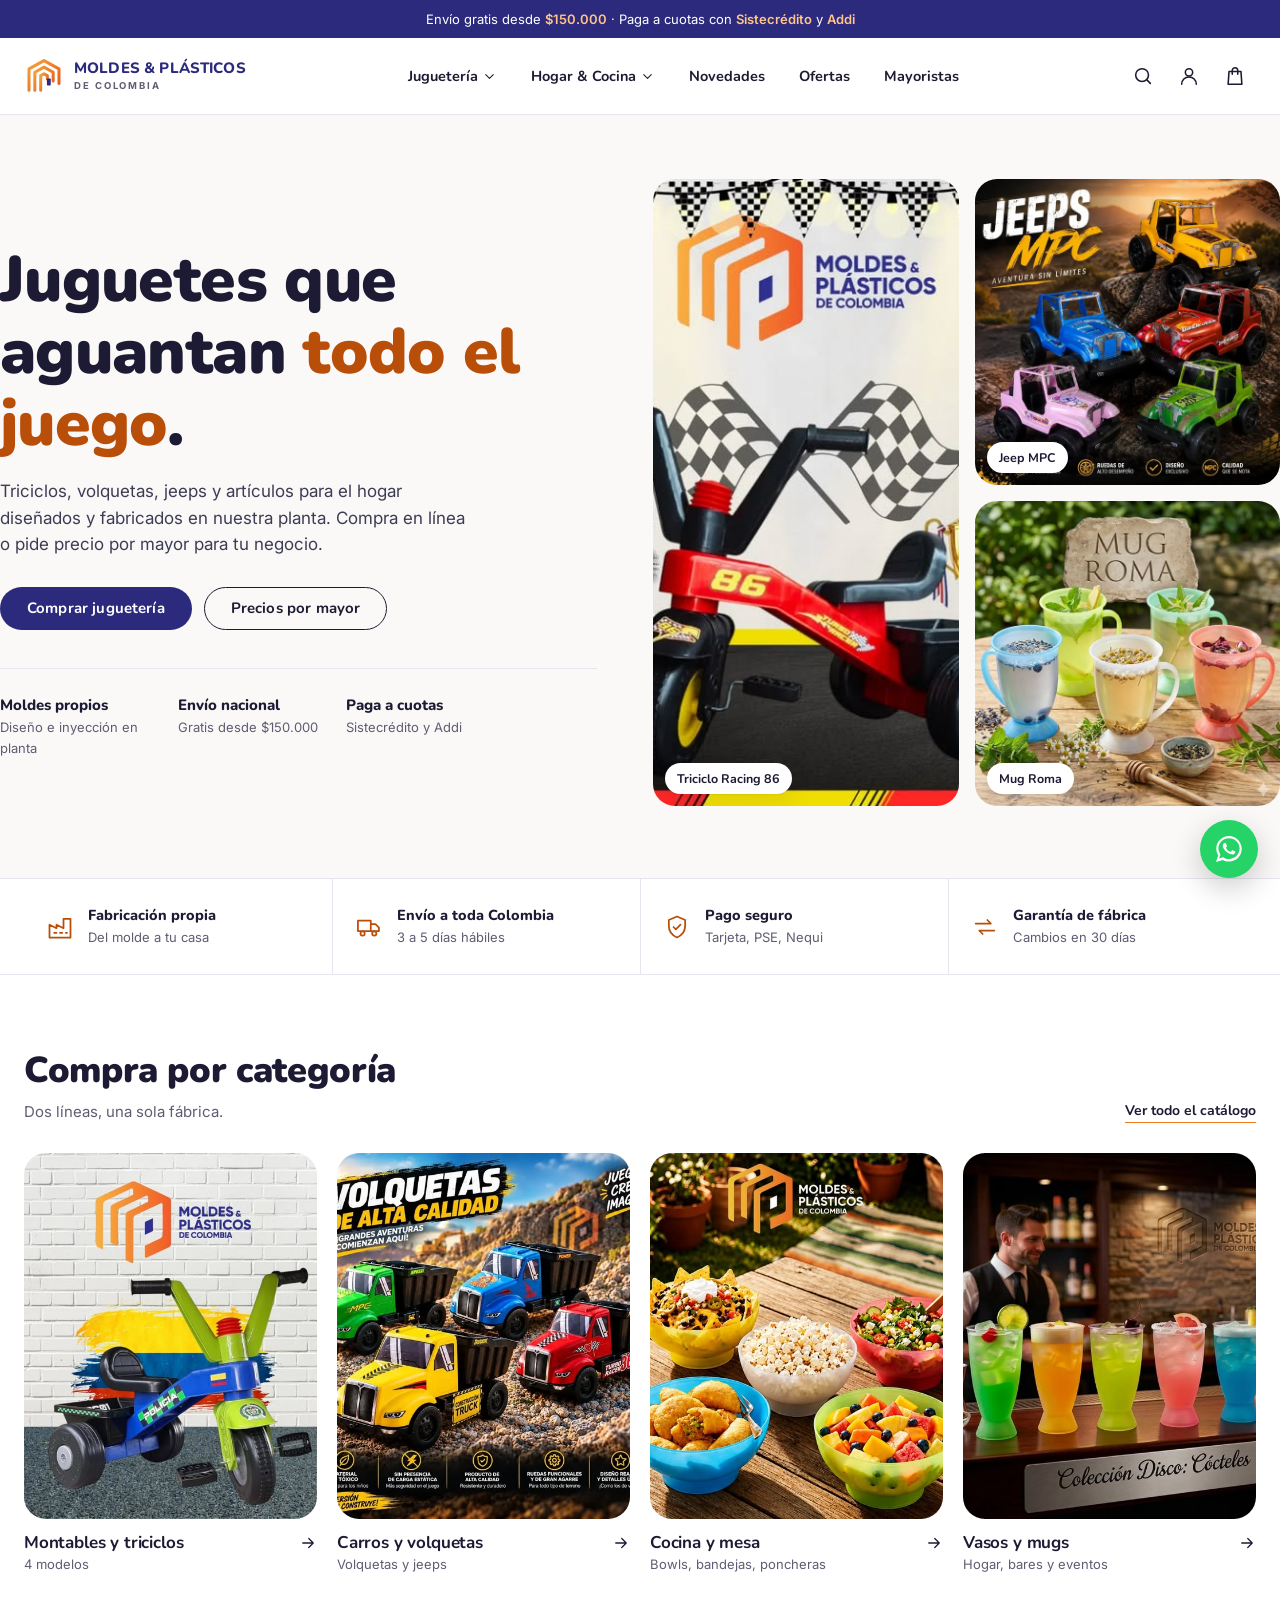
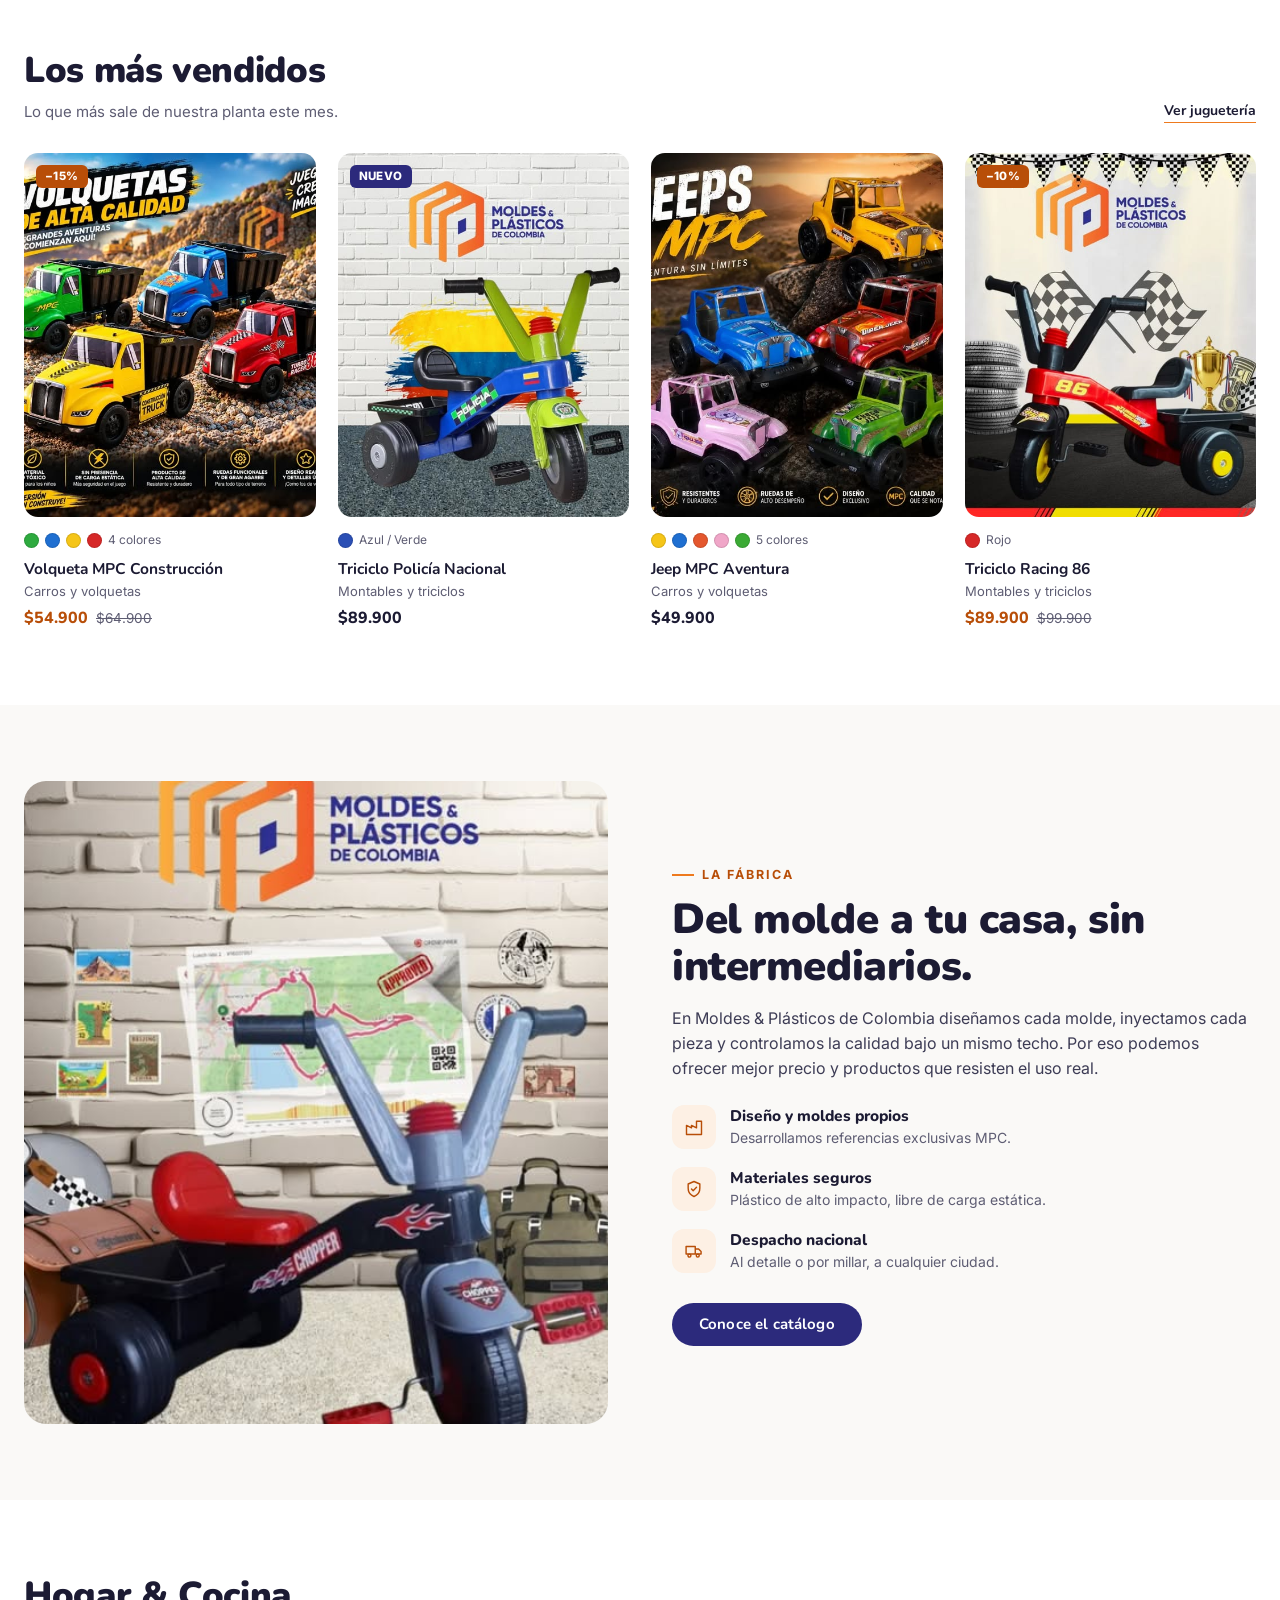
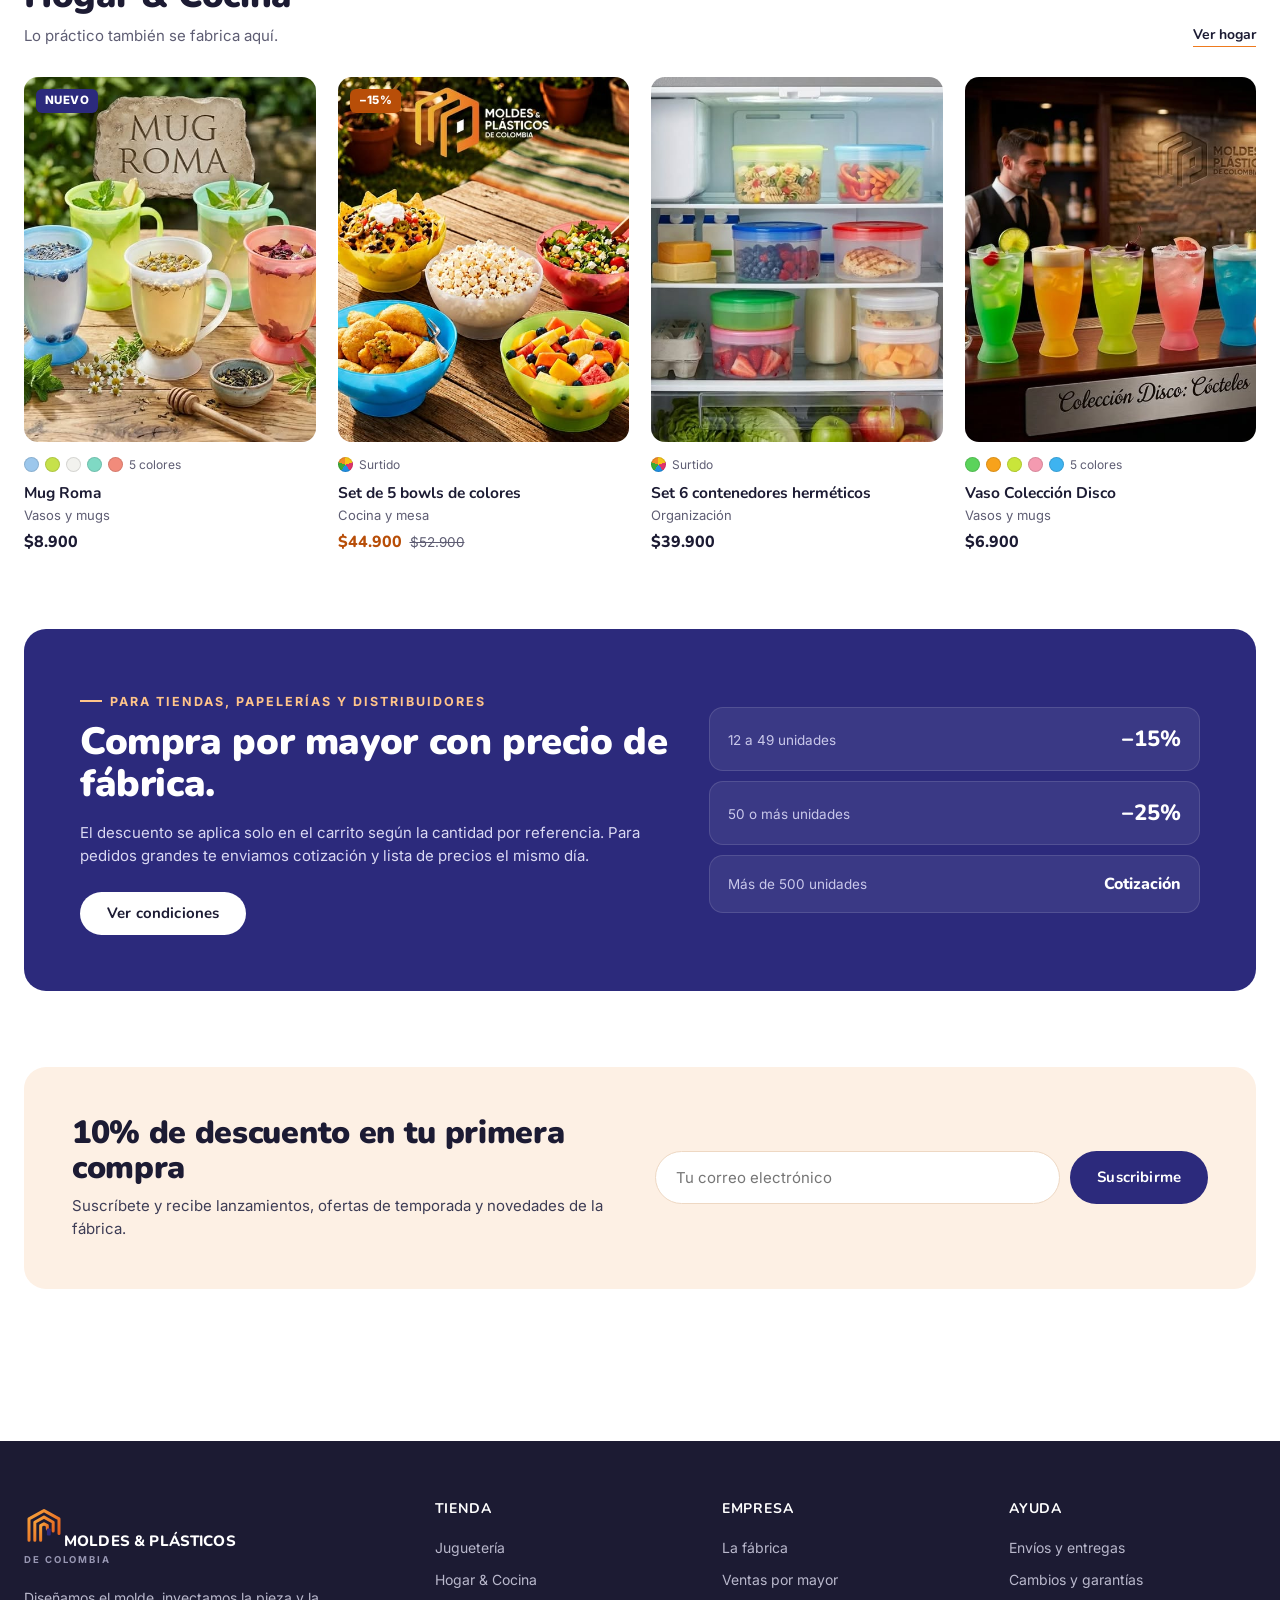
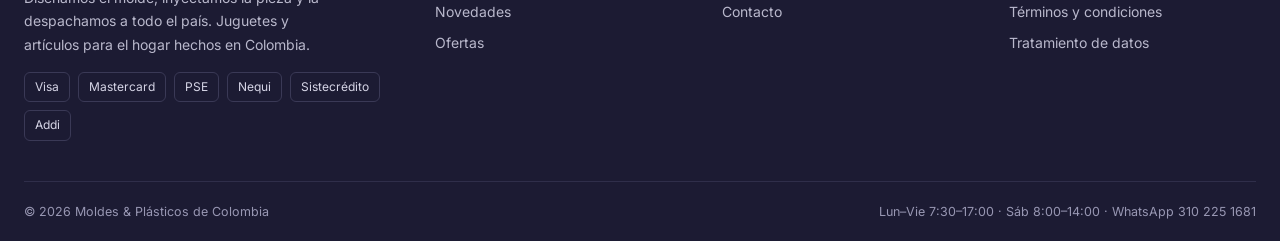
==== commit be0dd528: "Pulir hero y barra de envío gratis Co-Authored-By: Claude Opus 5.5 <noreply@anthropic.com>" ====
--- a/index.html
+++ b/index.html
@@ -16,7 +16,6 @@
   <section class="hero">
     <div class="wrap hero-grid">
       <div>
-        <span class="eyebrow">Directo de fábrica · Hecho en Colombia</span>
         <h1>Juguetes que aguantan <span>todo el juego</span>.</h1>
         <p>Triciclos, volquetas, jeeps y artículos para el hogar diseñados y fabricados en nuestra planta. Compra en línea o pide precio por mayor para tu negocio.</p>
         <div class="hero-cta">
--- a/css/styles.css
+++ b/css/styles.css
@@ -114,7 +114,7 @@
 /* ---------- free shipping meter ---------- */
 .meter{background:var(--accent-soft);border-radius:var(--r);padding:12px 14px;font-size:13.5px;color:var(--ink);margin:14px 0 4px}
 .meter-bar{height:6px;border-radius:3px;background:#F6D9BE;margin-top:8px;overflow:hidden}
-.meter-bar i{display:block;height:100%;background:var(--accent-strong);border-radius:3px;transition:width .3s}
+.meter-bar i{display:block;height:100%;width:100%;background:var(--accent-strong);border-radius:3px;transform-origin:left;transition:transform .3s}
 
 /* ---------- cart lines ---------- */
 .line-item{display:grid;grid-template-columns:76px 1fr auto;gap:14px;padding:16px 0;border-bottom:1px solid var(--line)}
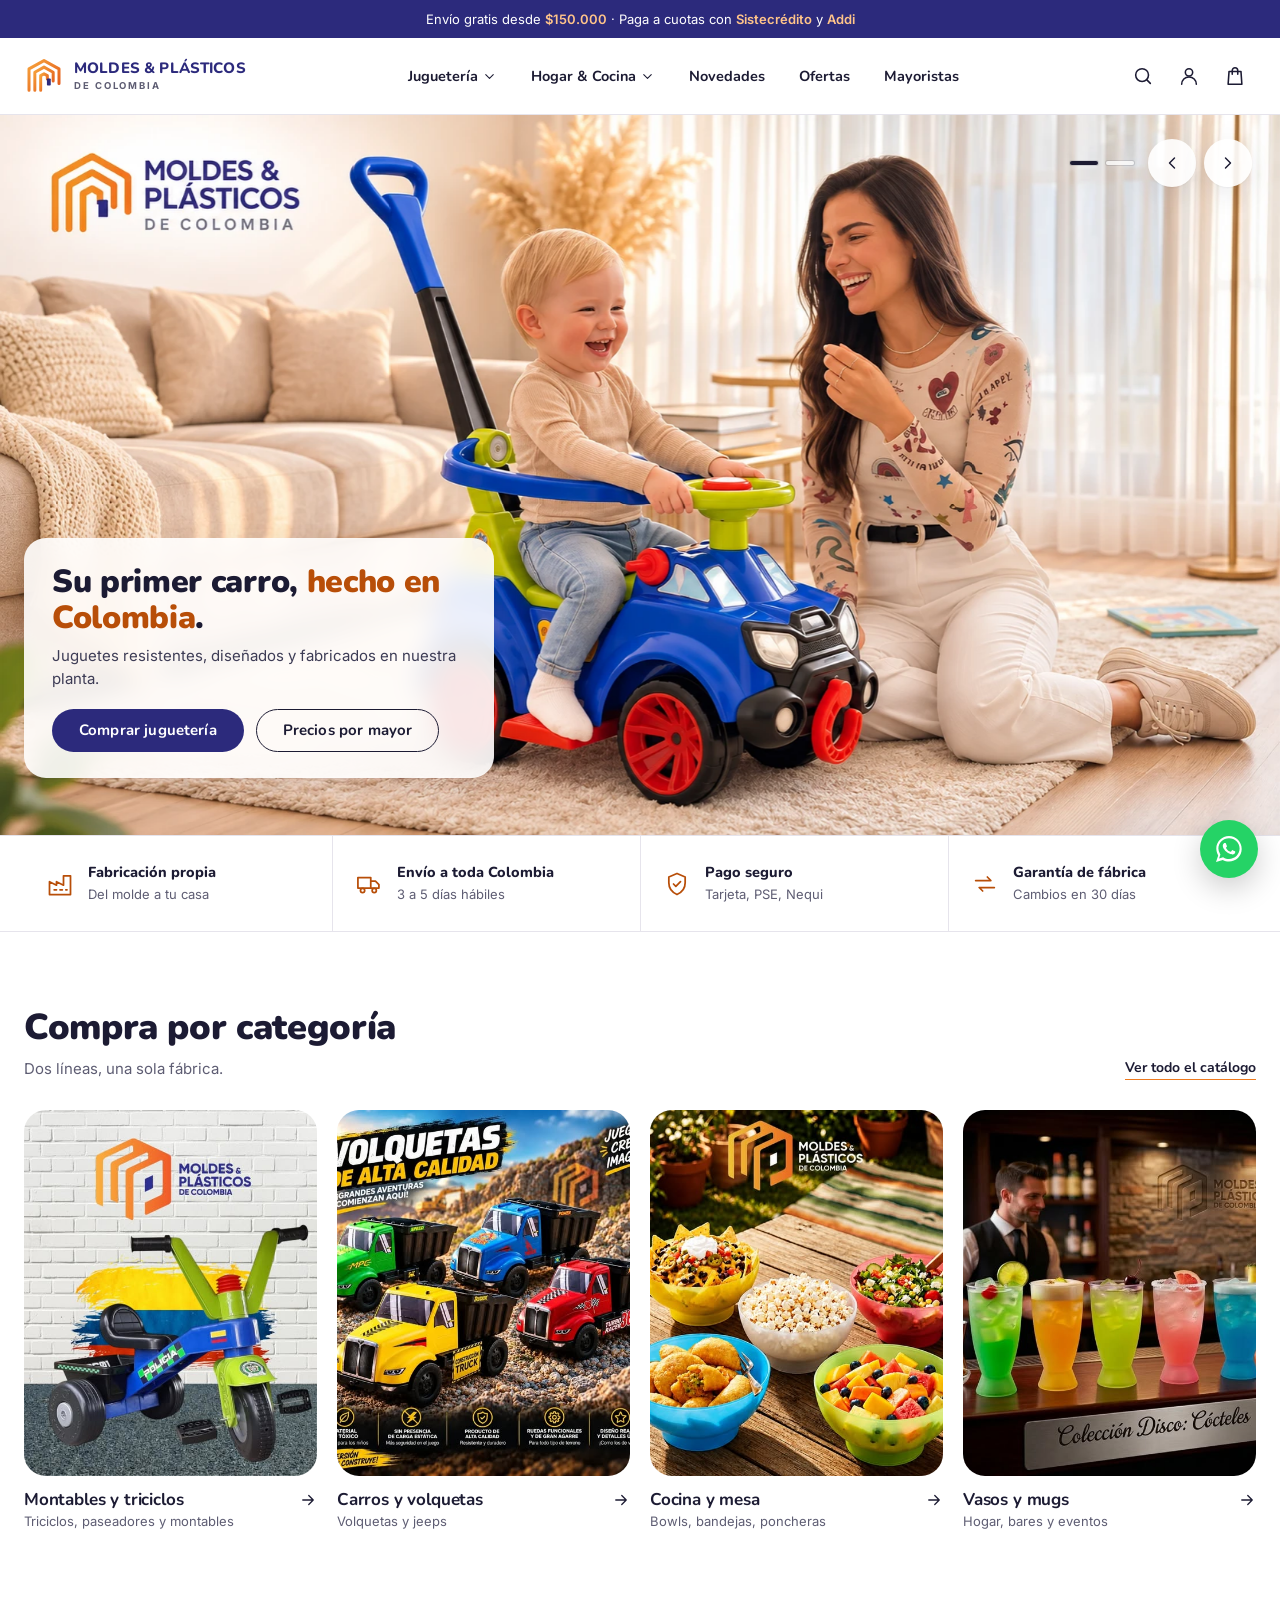
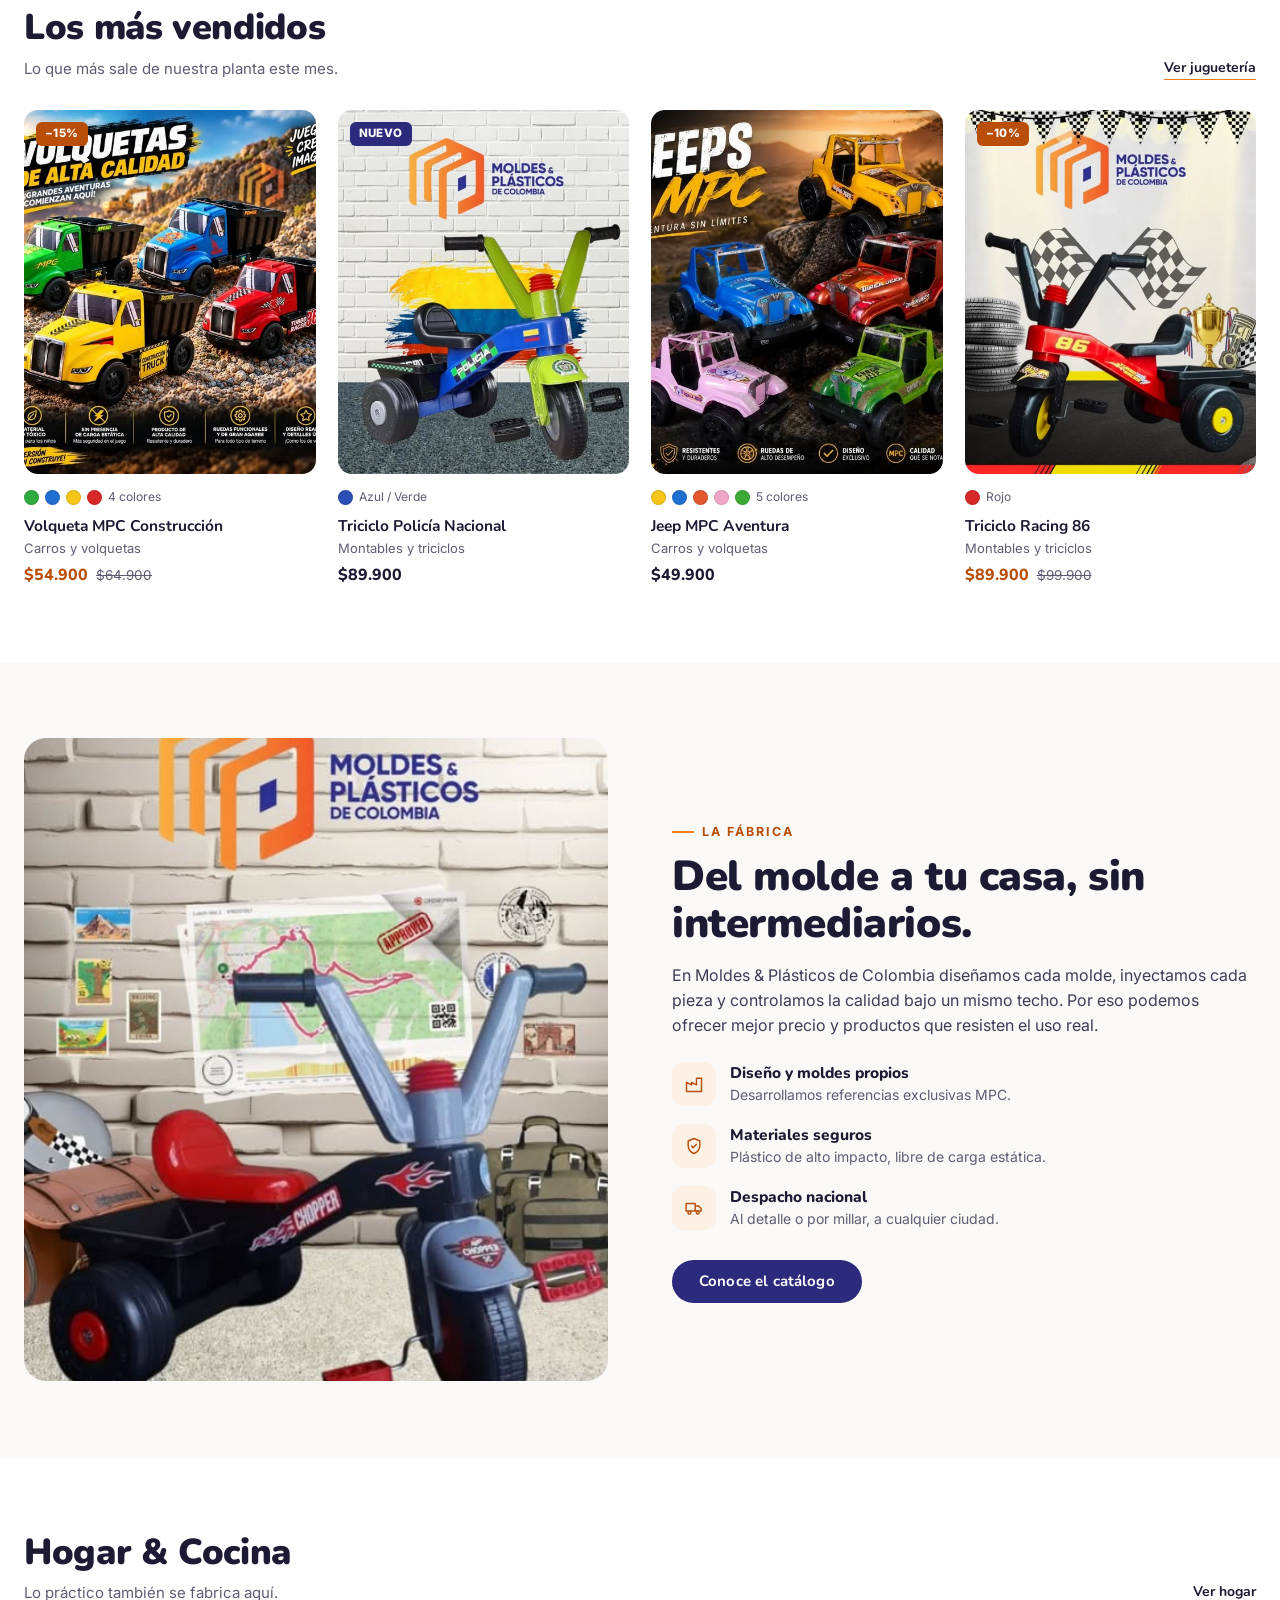
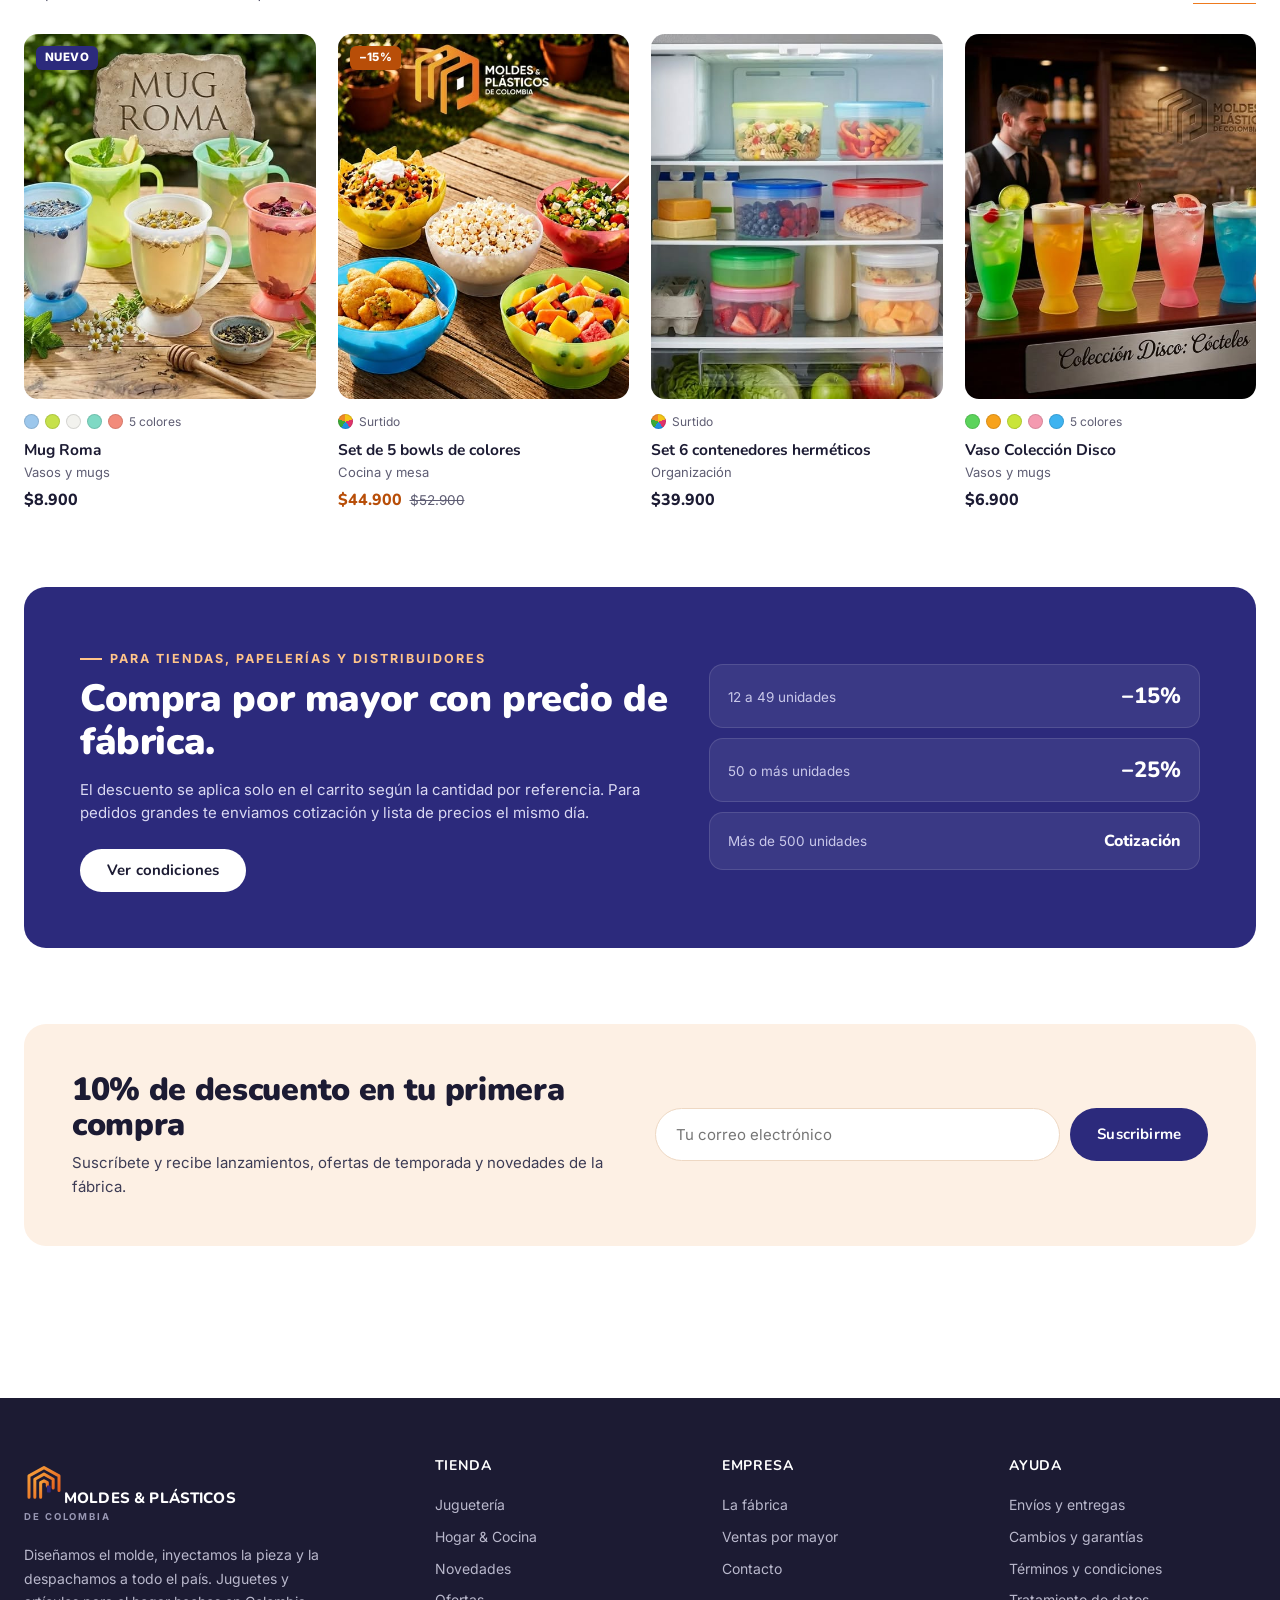
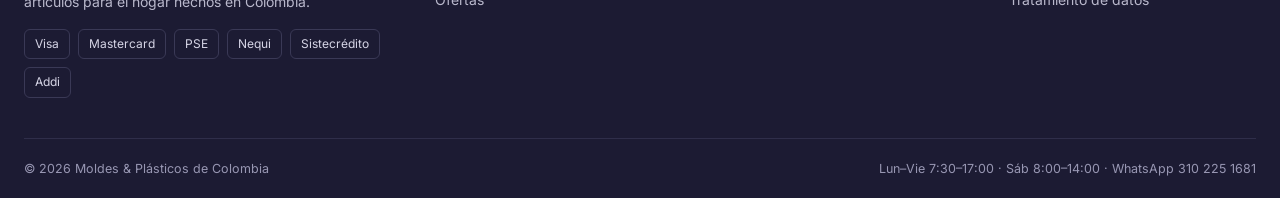
==== commit 605e8fcb: "Hero como slider de banners con CTA Dos banners 16:9 con tarjeta flotante en escritorio y texto deba" ====
--- a/index.html
+++ b/index.html
@@ -13,27 +13,34 @@
 <div id="hdr"></div>
 <main>
 
-  <section class="hero">
-    <div class="wrap hero-grid">
-      <div>
-        <h1>Juguetes que aguantan <span>todo el juego</span>.</h1>
-        <p>Triciclos, volquetas, jeeps y artículos para el hogar diseñados y fabricados en nuestra planta. Compra en línea o pide precio por mayor para tu negocio.</p>
-        <div class="hero-cta">
-          <a class="btn btn-dark" href="coleccion.html?c=jugueteria">Comprar juguetería</a>
-          <a class="btn btn-line" href="mayoristas.html">Precios por mayor</a>
-        </div>
-        <div class="hero-facts">
-          <div><b>Moldes propios</b>Diseño e inyección en planta</div>
-          <div><b>Envío nacional</b>Gratis desde $150.000</div>
-          <div><b>Paga a cuotas</b>Sistecrédito y Addi</div>
-        </div>
-      </div>
-      <div class="mosaic">
-        <a href="producto.html?p=triciclo-racing-86"><img src="img/ig11.jpg" alt="Triciclo Racing 86 rojo"><span class="tag">Triciclo Racing 86</span></a>
-        <a href="producto.html?p=jeep-mpc"><img src="img/ig03.jpg" alt="Jeeps MPC en cinco colores"><span class="tag">Jeep MPC</span></a>
-        <a href="producto.html?p=mug-roma"><img src="img/ig07.jpg" alt="Mugs Roma de colores"><span class="tag">Mug Roma</span></a>
-      </div>
+  <section class="slider" id="heroSlider" aria-roledescription="carrusel" aria-label="Destacados">
+    <div class="slides">
+      <article class="slide on" aria-roledescription="diapositiva" aria-label="1 de 2">
+        <a class="slide-media" href="producto.html?p=carro-paseador" tabindex="-1" aria-hidden="true"><img src="img/hero-paseador.webp" alt="" width="1672" height="941" fetchpriority="high"></a>
+        <div class="slide-cap"><div class="wrap"><div class="cap-card">
+          <h1>Su primer carro, <span>hecho en Colombia</span>.</h1>
+          <p>Juguetes resistentes, diseñados y fabricados en nuestra planta.</p>
+          <div class="hero-cta">
+            <a class="btn btn-dark" href="coleccion.html?c=jugueteria">Comprar juguetería</a>
+            <a class="btn btn-line" href="mayoristas.html">Precios por mayor</a>
+          </div>
+        </div></div></div>
+      </article>
+      <article class="slide" aria-roledescription="diapositiva" aria-label="2 de 2">
+        <a class="slide-media" href="producto.html?p=jeep-montable" tabindex="-1" aria-hidden="true"><img src="img/hero-jeeps.webp" alt="" width="1672" height="941" decoding="async"></a>
+        <div class="slide-cap"><div class="wrap"><div class="cap-card">
+          <h2>Un jeep para cada <span>aventura</span>.</h2>
+          <p>Jeep montable MPC en cuatro colores, listo para rodar.</p>
+          <div class="hero-cta">
+            <a class="btn btn-dark" href="producto.html?p=jeep-montable">Ver jeep montable</a>
+            <a class="btn btn-line" href="mayoristas.html">Precios por mayor</a>
+          </div>
+        </div></div></div>
+      </article>
     </div>
+    <button class="sl-nav prev" type="button" aria-label="Diapositiva anterior"><svg class="ico" viewBox="0 0 24 24"><path d="m9 6 6 6-6 6"/></svg></button>
+    <button class="sl-nav next" type="button" aria-label="Diapositiva siguiente"><svg class="ico" viewBox="0 0 24 24"><path d="m9 6 6 6-6 6"/></svg></button>
+    <div class="dots"></div>
   </section>
 
   <section class="trust" aria-label="Por qué comprarnos">
@@ -49,7 +56,7 @@
     <div class="wrap">
       <div class="sec-head"><div><h2>Compra por categoría</h2><p>Dos líneas, una sola fábrica.</p></div><a class="link" href="coleccion.html">Ver todo el catálogo</a></div>
       <div class="cat-grid">
-        <a class="cat-card" href="coleccion.html?c=jugueteria&sub=Montables%20y%20triciclos"><div class="m"><img src="img/ig10.jpg" alt="" loading="lazy"></div><h3>Montables y triciclos <svg class="ico" viewBox="0 0 24 24"><path d="M5 12h14M13 6l6 6-6 6"/></svg></h3><span>4 modelos</span></a>
+        <a class="cat-card" href="coleccion.html?c=jugueteria&sub=Montables%20y%20triciclos"><div class="m"><img src="img/ig10.jpg" alt="" loading="lazy"></div><h3>Montables y triciclos <svg class="ico" viewBox="0 0 24 24"><path d="M5 12h14M13 6l6 6-6 6"/></svg></h3><span>Triciclos, paseadores y montables</span></a>
         <a class="cat-card" href="coleccion.html?c=jugueteria&sub=Carros%20y%20volquetas"><div class="m"><img src="img/ig01.jpg" alt="" loading="lazy"></div><h3>Carros y volquetas <svg class="ico" viewBox="0 0 24 24"><path d="M5 12h14M13 6l6 6-6 6"/></svg></h3><span>Volquetas y jeeps</span></a>
         <a class="cat-card" href="coleccion.html?c=hogar&sub=Cocina%20y%20mesa"><div class="m"><img src="img/ig04.jpg" alt="" loading="lazy"></div><h3>Cocina y mesa <svg class="ico" viewBox="0 0 24 24"><path d="M5 12h14M13 6l6 6-6 6"/></svg></h3><span>Bowls, bandejas, poncheras</span></a>
         <a class="cat-card" href="coleccion.html?c=hogar&sub=Vasos%20y%20mugs"><div class="m"><img src="img/ig08.jpg" alt="" loading="lazy"></div><h3>Vasos y mugs <svg class="ico" viewBox="0 0 24 24"><path d="M5 12h14M13 6l6 6-6 6"/></svg></h3><span>Hogar, bares y eventos</span></a>
--- a/css/styles.css
+++ b/css/styles.css
@@ -135,27 +135,44 @@
 .empty{text-align:center;padding:48px 10px;color:var(--muted)}
 .empty .ico{width:44px;height:44px;margin:0 auto 12px;color:var(--line)}
 
-/* ---------- hero ---------- */
-.hero{background:var(--canvas);overflow:hidden}
-.hero-grid{display:grid;grid-template-columns:1fr 1.05fr;gap:56px;align-items:center;padding:64px 0 72px}
+/* ---------- hero slider (imagen 16:9, tarjeta flotante con CTA) ---------- */
+.slider{position:relative;background:var(--canvas)}
+.slides{display:grid}
+.slide{grid-area:1/1;position:relative;opacity:0;visibility:hidden;transition:opacity .8s ease,visibility .8s}
+.slide.on{opacity:1;visibility:visible;z-index:1}
+.slide-media{display:block;width:100%;aspect-ratio:16/9;max-height:calc(100vh - 112px);min-height:420px;overflow:hidden;background:var(--media)}
+.slide-media img{width:100%;height:100%;object-fit:cover;object-position:center 20%}
+.slide.on .slide-media img{animation:kb 9s ease-out both}
+@keyframes kb{from{transform:scale(1.06)}to{transform:scale(1)}}
+.slide-cap{position:absolute;left:0;right:0;bottom:clamp(28px,4.5vw,60px);pointer-events:none}
+.cap-card{pointer-events:auto;max-width:470px;background:rgba(255,255,255,.9);backdrop-filter:blur(12px) saturate(1.3);-webkit-backdrop-filter:blur(12px) saturate(1.3);
+  border-radius:var(--r-lg);padding:26px 28px;box-shadow:var(--shadow)}
+.cap-card h1,.cap-card h2{font-size:clamp(26px,2.5vw,36px);font-weight:900;margin:0 0 8px}
+.cap-card h1 span,.cap-card h2 span{color:var(--accent-strong)}
+.cap-card p{margin:0 0 18px;font-size:15px;color:var(--text)}
+.slide.on .cap-card{animation:capIn .7s .15s both}
+@keyframes capIn{from{opacity:0;transform:translateY(14px)}to{opacity:1;transform:none}}
+.sl-nav{position:absolute;top:24px;z-index:2;width:48px;height:48px;border-radius:50%;border:0;background:rgba(255,255,255,.9);color:var(--ink);display:grid;place-items:center;box-shadow:var(--shadow);transition:background .2s}
+.sl-nav:hover{background:#fff}
+.sl-nav.prev{right:84px}.sl-nav.next{right:28px}
+.sl-nav.prev .ico{transform:rotate(180deg)}
+.dots{position:absolute;right:144px;top:36px;z-index:2;display:flex;gap:4px}
+.dots button{width:32px;height:24px;border:0;padding:0;background:transparent;display:grid;place-items:center}
+.dots button::before{content:"";width:28px;height:4px;border-radius:2px;background:rgba(255,255,255,.75);box-shadow:0 0 0 1px rgba(28,27,51,.12);transition:background .3s}
+.dots button.on::before{background:var(--ink)}
+@media(max-width:760px){
+  .slide-media{max-height:none;min-height:0}
+  .slide-media img{object-position:center}
+  .slide-cap{position:static}
+  .cap-card .btn{flex:1 1 100%}
+  .cap-card{max-width:none;background:transparent;backdrop-filter:none;-webkit-backdrop-filter:none;box-shadow:none;border-radius:0;padding:20px 0 30px}
+  .sl-nav{display:none}
+  .dots{right:auto;left:0;width:100%;justify-content:center;bottom:auto;top:calc(56.25vw - 28px)}
+}
+@media(prefers-reduced-motion:reduce){.slide{transition:none}.slide.on .slide-media img,.slide.on .cap-card{animation:none}}
 .eyebrow{display:inline-flex;align-items:center;gap:8px;font:700 12.5px var(--body);letter-spacing:.16em;text-transform:uppercase;color:var(--accent-strong)}
 .eyebrow::before{content:"";width:22px;height:2px;background:var(--accent)}
-.hero h1{font-size:clamp(38px,5vw,64px);font-weight:900;margin:18px 0 18px}
-.hero h1 span{color:var(--accent-strong)}
-.hero p{font-size:17px;max-width:470px;margin:0 0 30px;color:var(--text)}
 .hero-cta{display:flex;gap:12px;flex-wrap:wrap}
-.hero-facts{display:flex;gap:28px;margin-top:38px;padding-top:26px;border-top:1px solid var(--line);flex-wrap:wrap}
-.hero-facts div{font-size:13px;color:var(--muted);max-width:150px}
-.hero-facts b{display:block;font:800 15px var(--head);color:var(--ink);margin-bottom:2px}
-.mosaic{display:grid;grid-template-columns:1fr 1fr;grid-template-rows:auto auto;gap:16px}
-.mosaic a{border-radius:var(--r-lg);overflow:hidden;background:var(--media);position:relative}
-.mosaic img{width:100%;height:100%;object-fit:cover;transition:transform .5s}
-.mosaic a:hover img{transform:scale(1.04)}
-.mosaic a:nth-child(1){grid-row:span 2}
-.mosaic a:nth-child(1) img{aspect-ratio:4/6.3;object-position:center 80%}
-.mosaic a:nth-child(2) img,.mosaic a:nth-child(3) img{aspect-ratio:1}
-.mosaic .tag{position:absolute;left:12px;bottom:12px;background:#fff;color:var(--ink);font:700 12.5px var(--head);padding:7px 12px;border-radius:999px;box-shadow:var(--shadow)}
-@media(max-width:900px){.hero-grid{grid-template-columns:1fr;gap:36px;padding:40px 0 48px}}
 
 /* ---------- sections ---------- */
 .sec{padding:76px 0}
